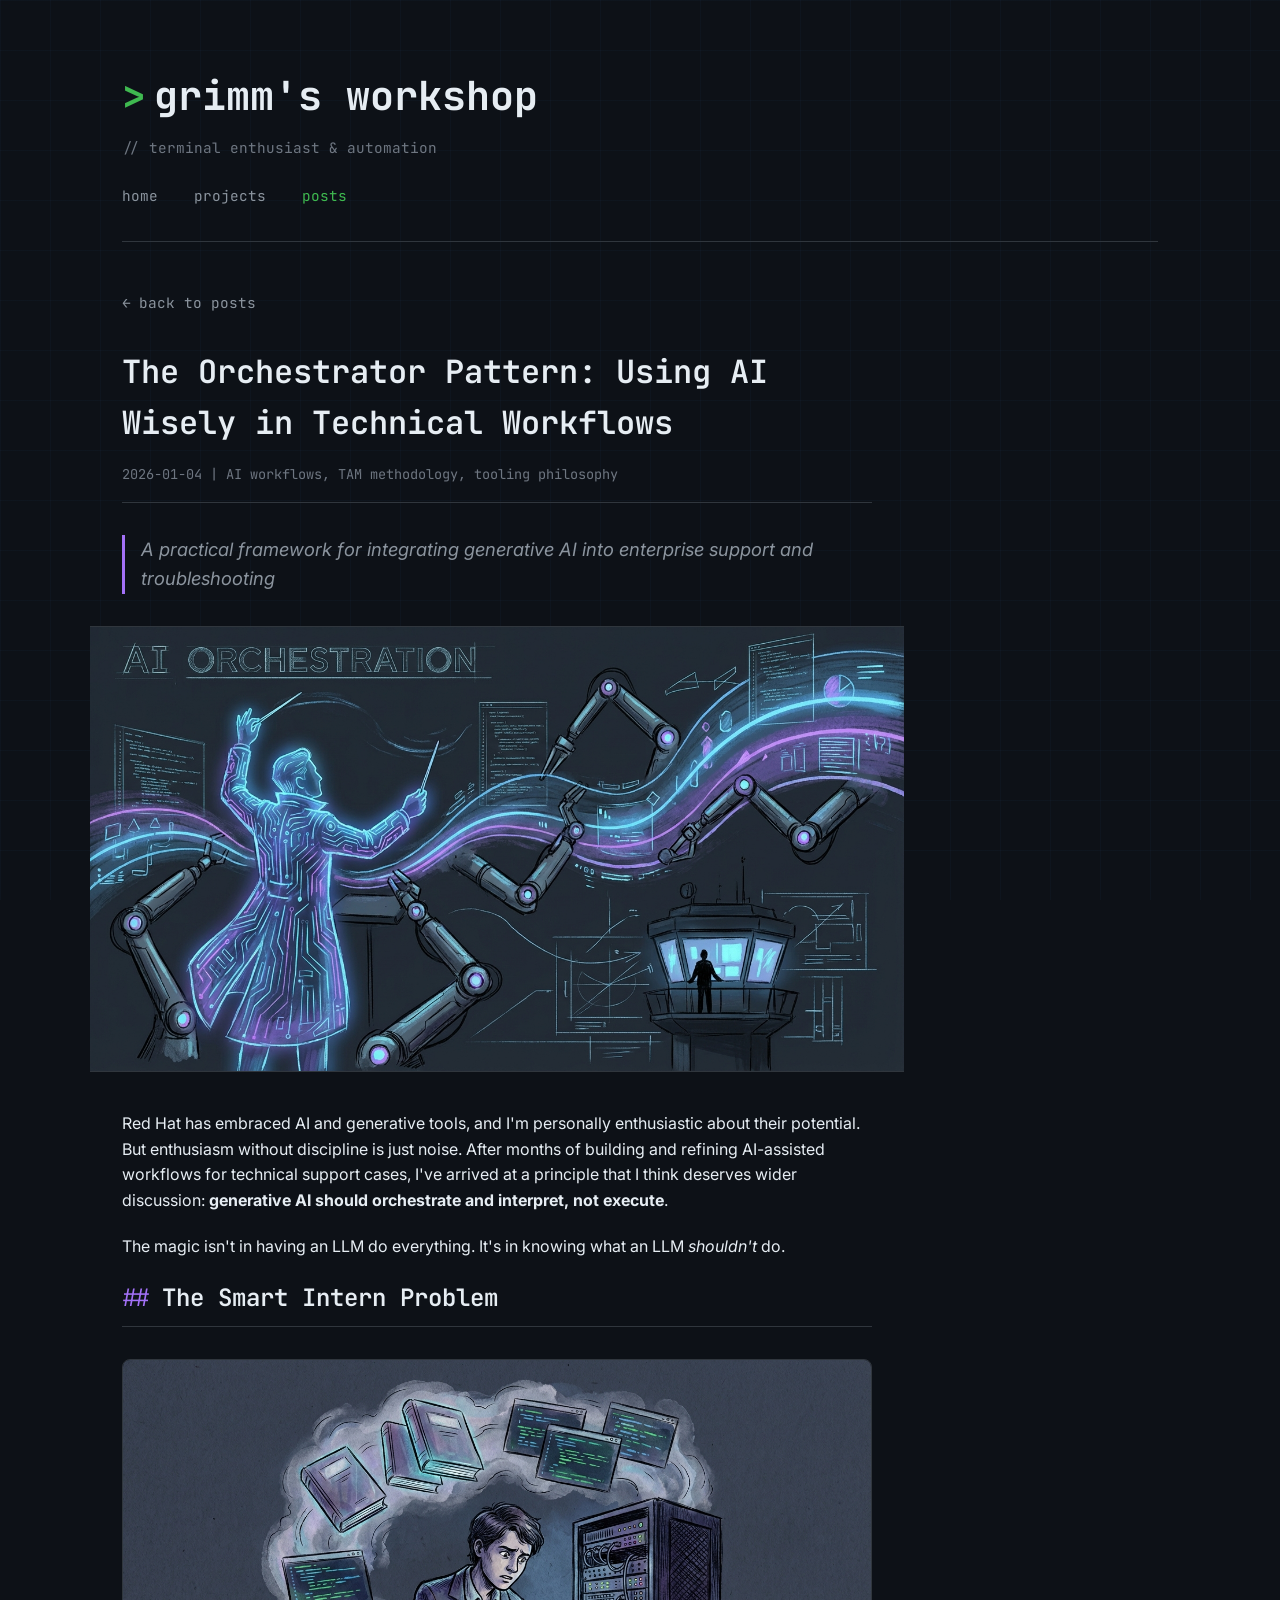
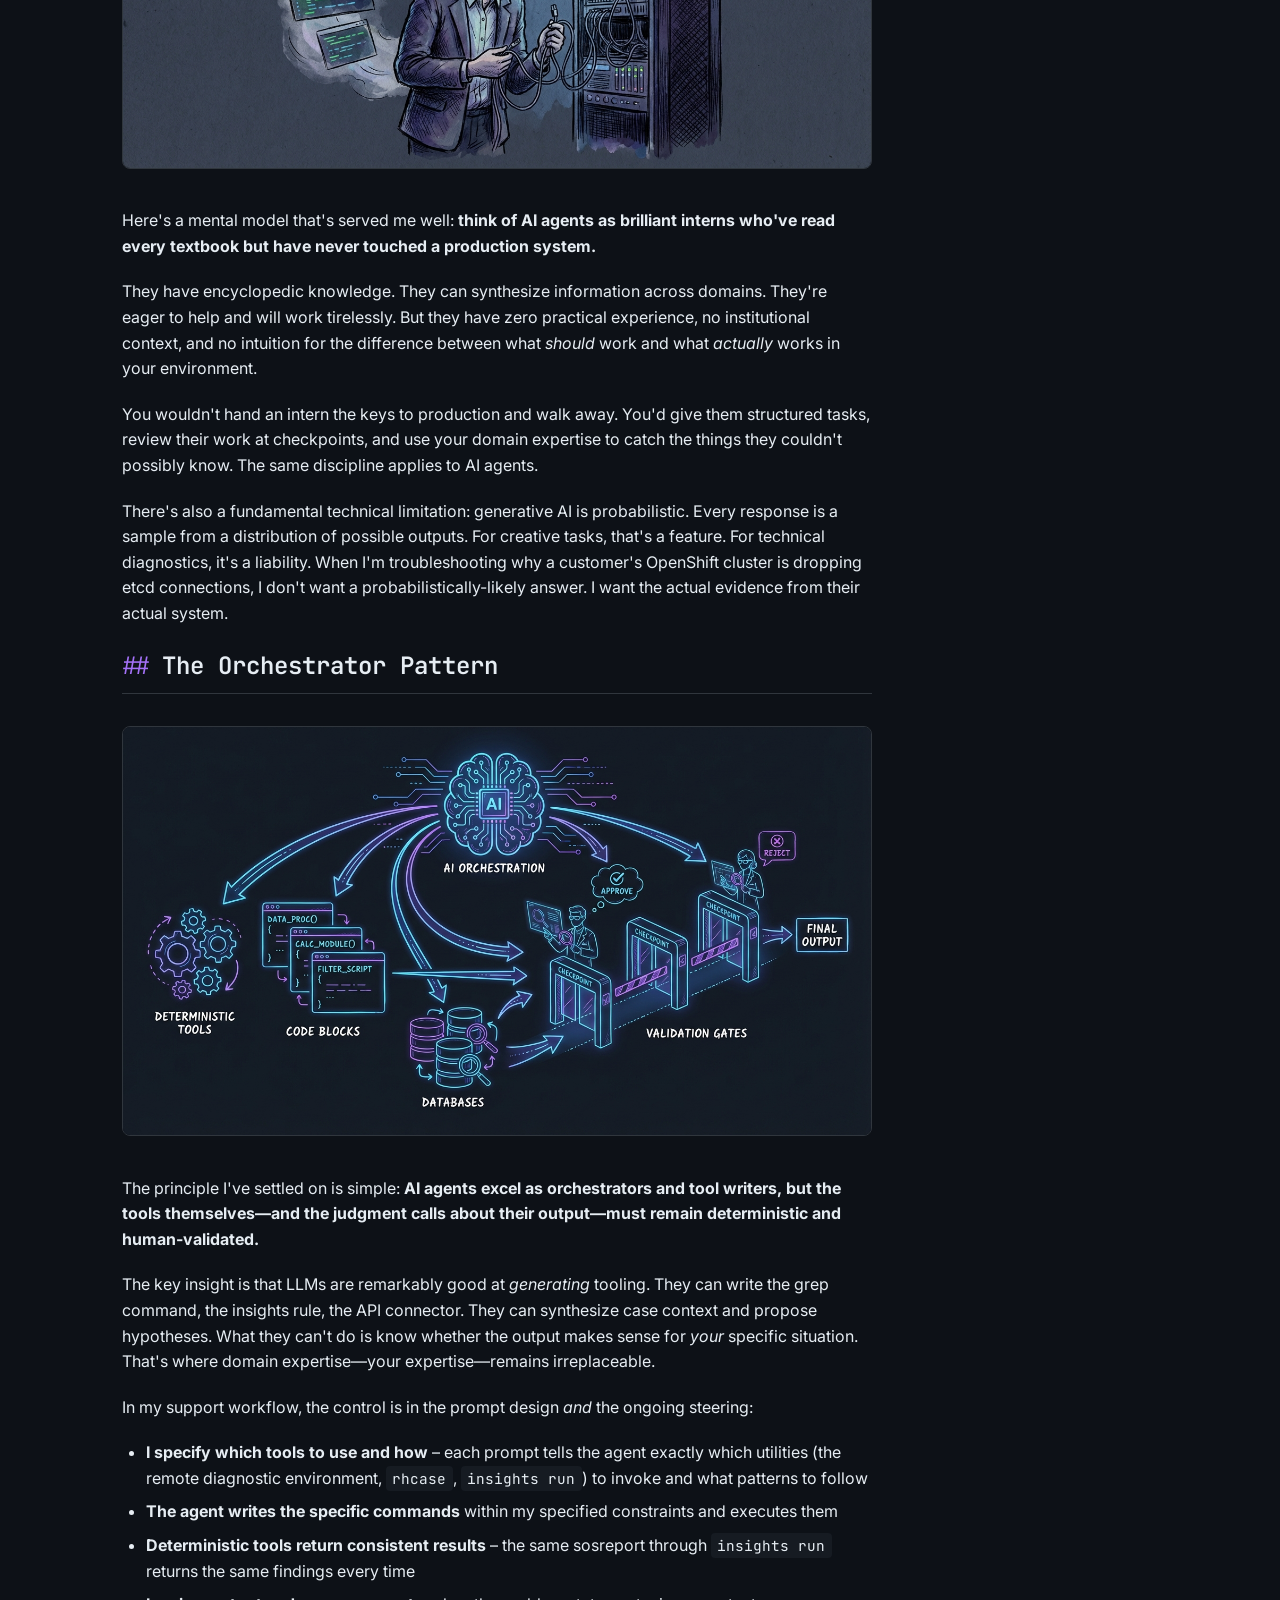
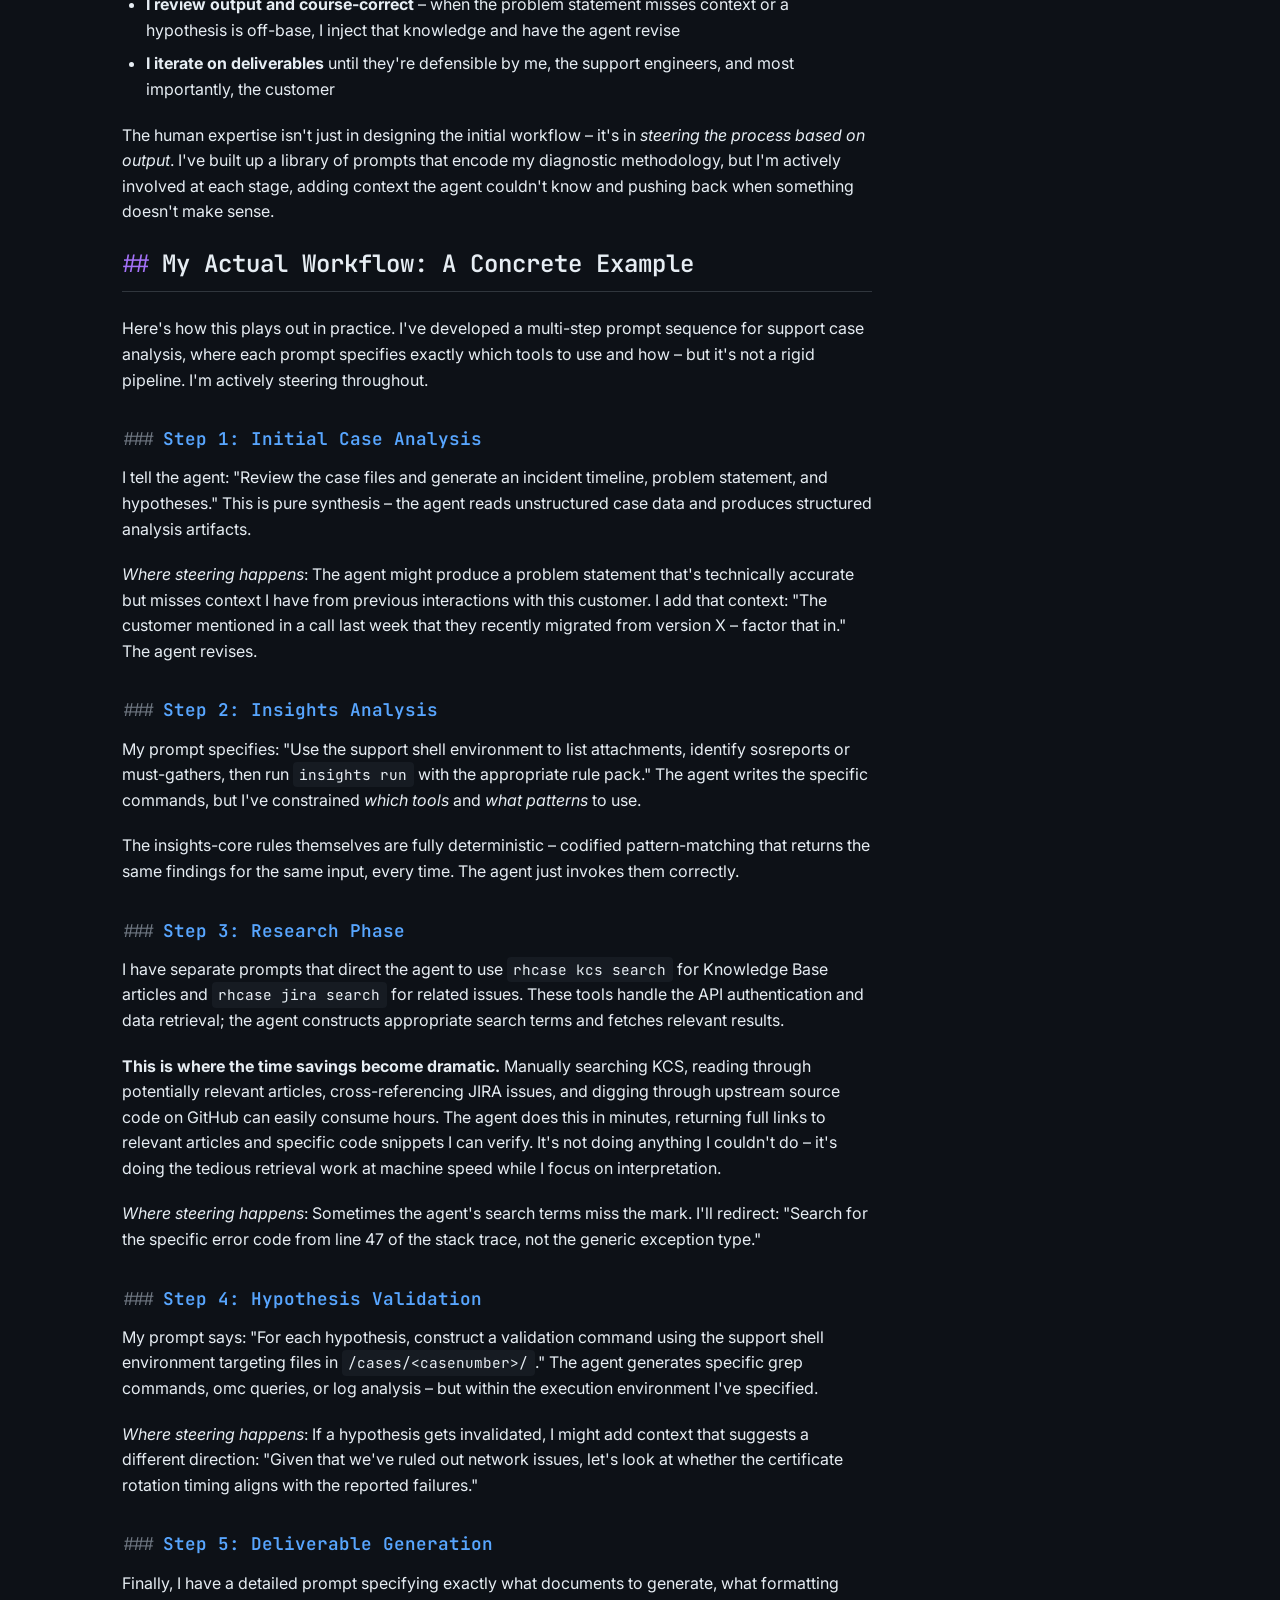
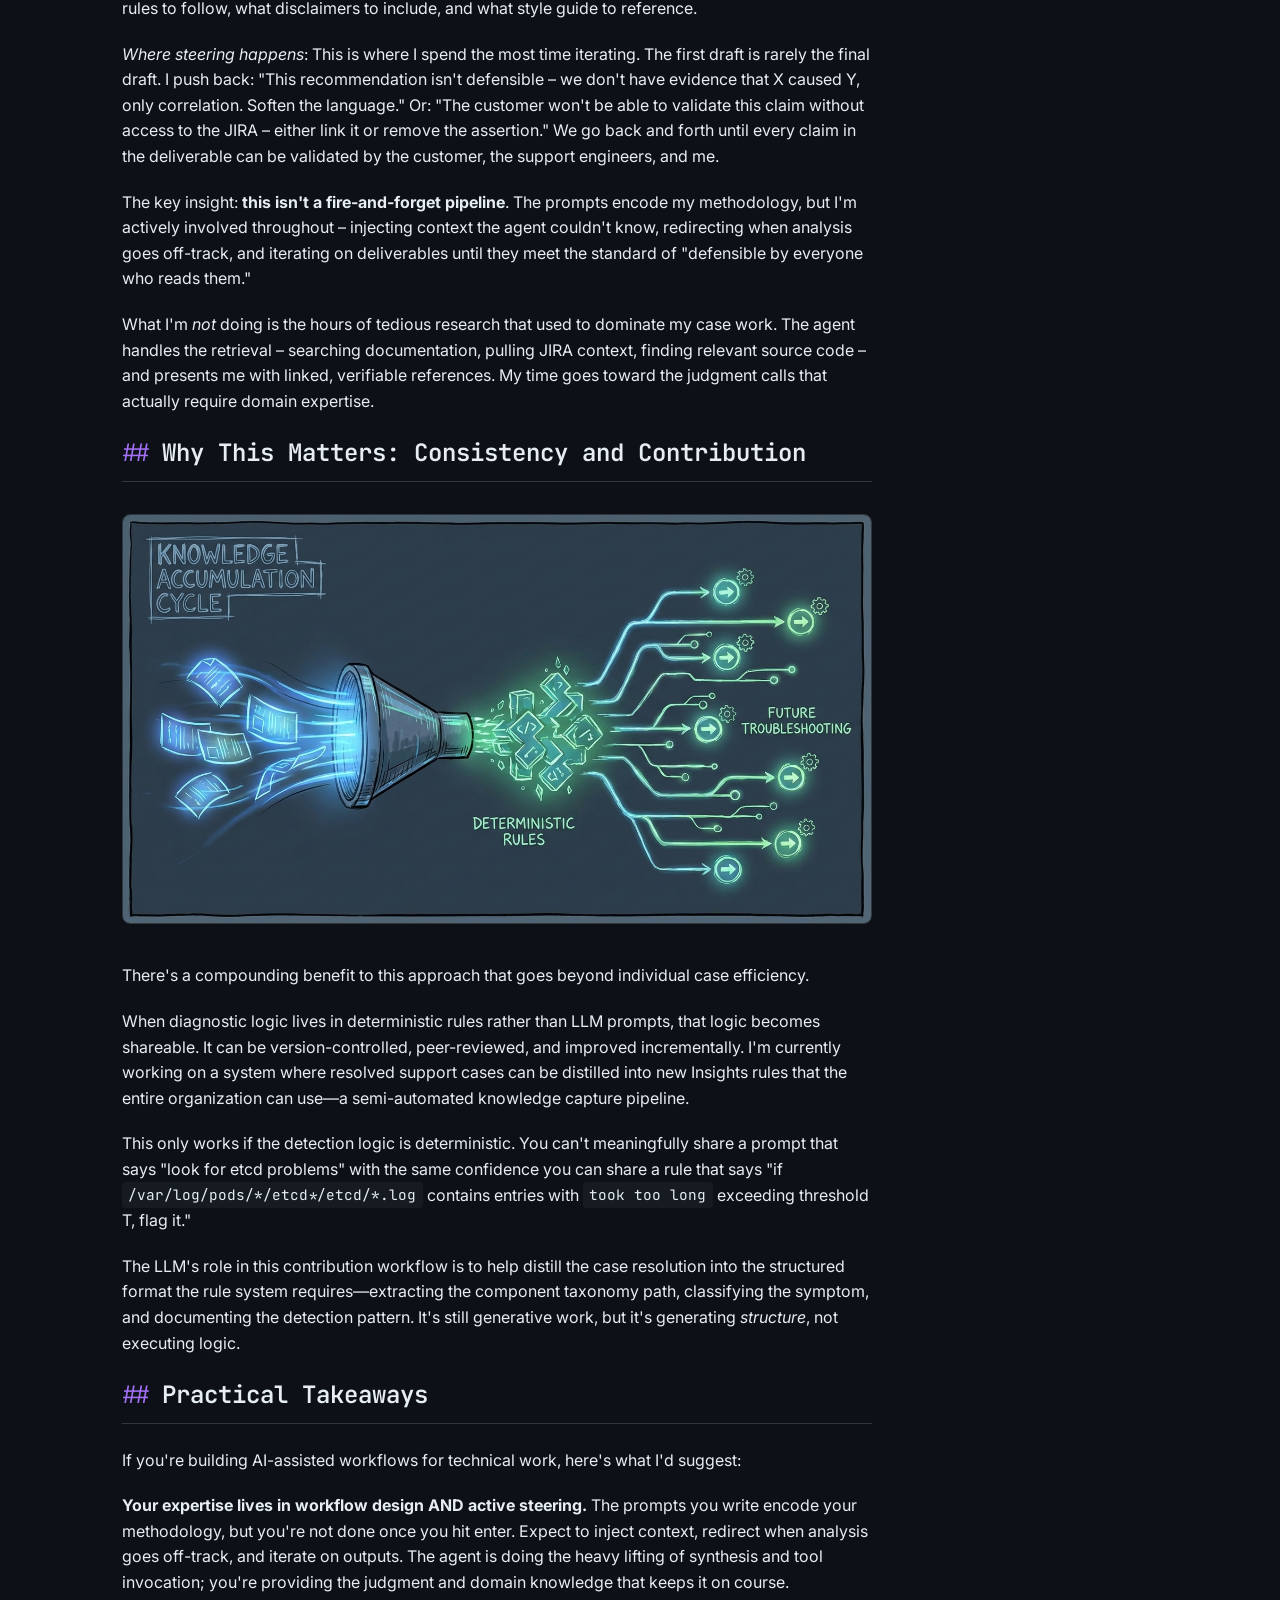
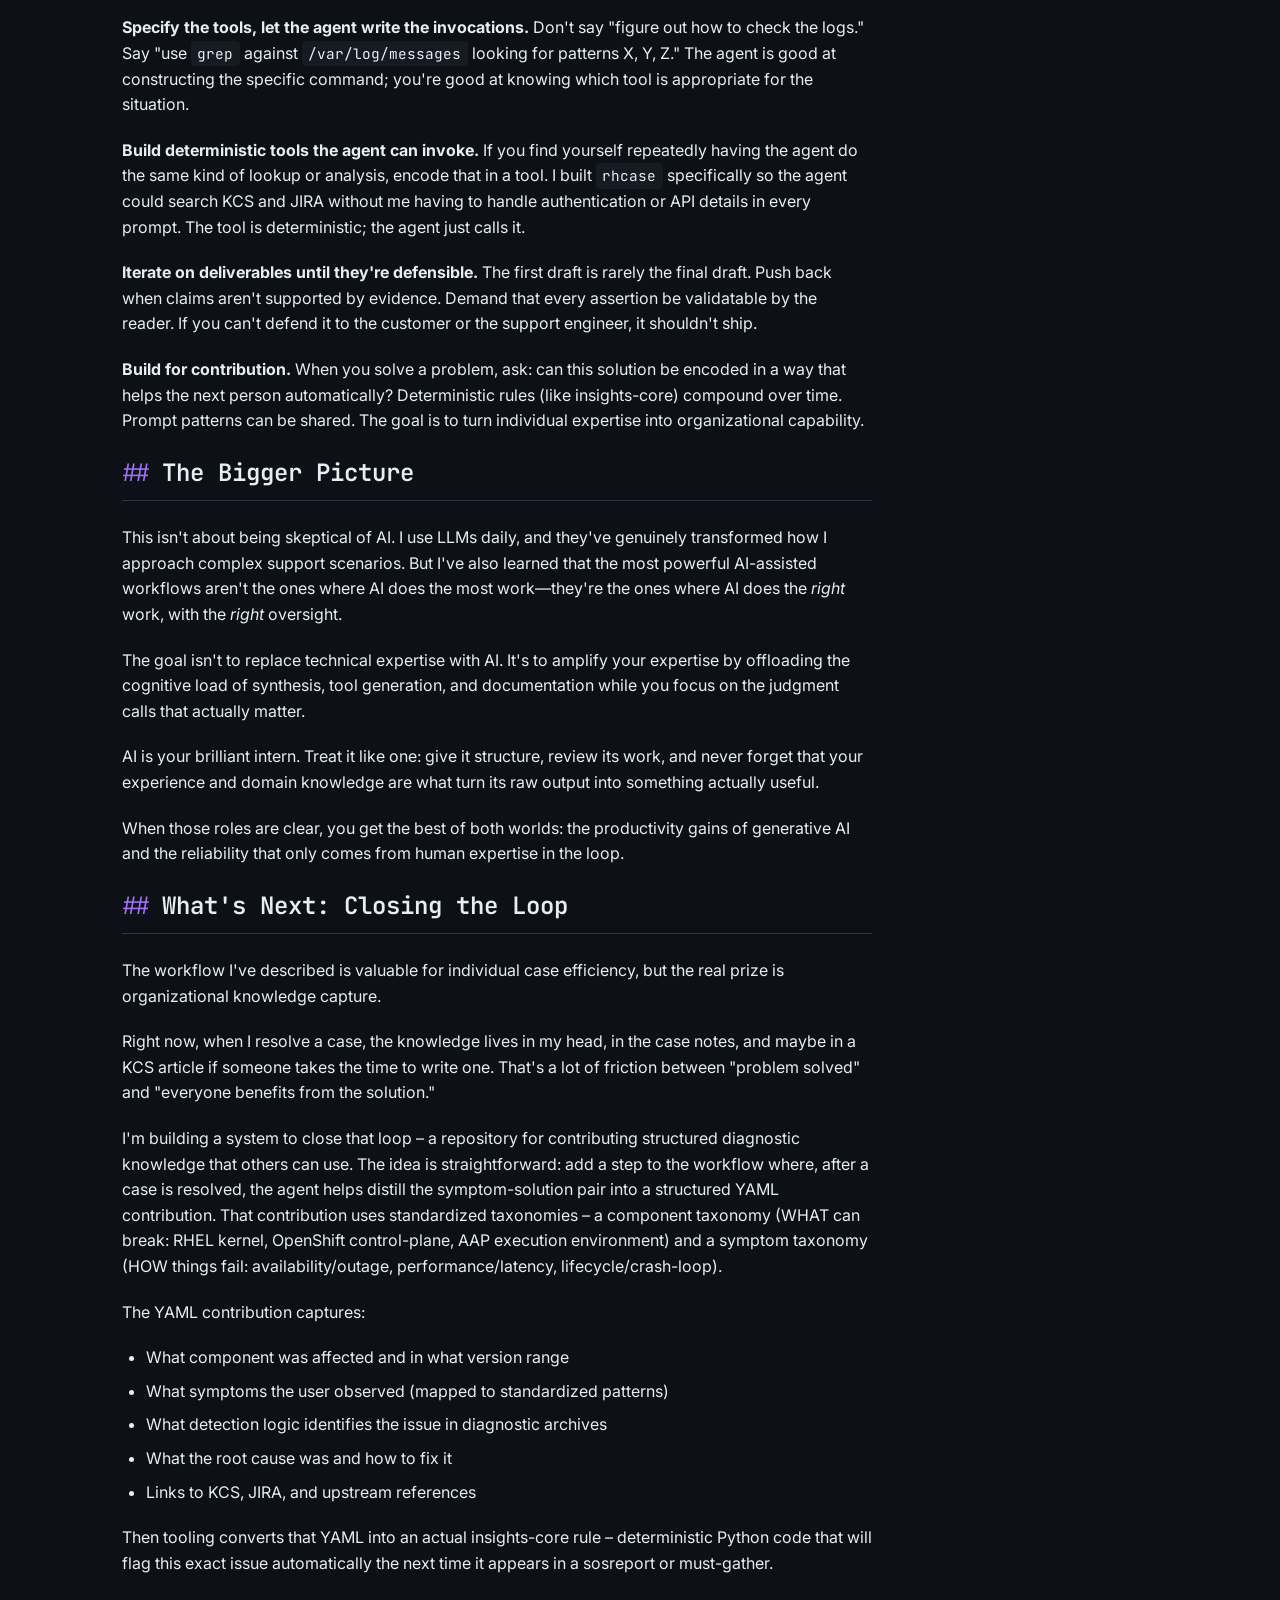
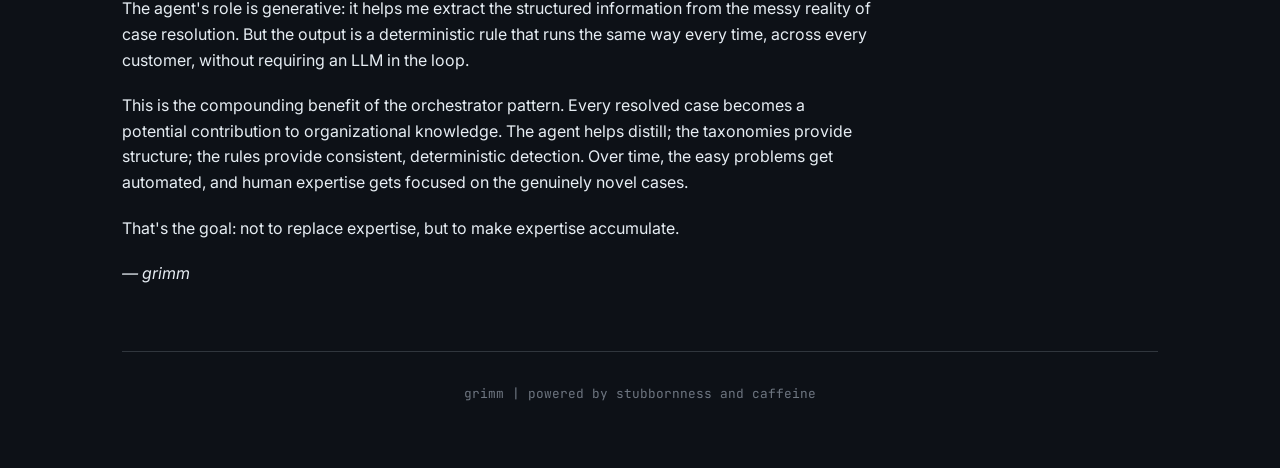
==== public/posts/2026-01-04-orchestrator-pattern.html @ 51c39865 "Add sanitized blog posts from internal blog" ====
<!DOCTYPE html>
<html lang="en">
<head>
  <meta charset="UTF-8">
  <meta name="viewport" content="width=device-width, initial-scale=1.0">
  <title>The Orchestrator Pattern | grimm's workshop</title>
  <link rel="stylesheet" href="../style.css">
  <link rel="preconnect" href="https://fonts.googleapis.com">
  <link rel="preconnect" href="https://fonts.gstatic.com" crossorigin>
  <link href="https://fonts.googleapis.com/css2?family=Inter:wght@400;500;600&family=JetBrains+Mono:wght@400;500;600&display=swap" rel="stylesheet">
</head>
<body>
  <div class="container">
    <header>
      <a href="../index.html" class="site-title">grimm's workshop</a>
      <p class="site-subtitle">// terminal enthusiast &amp; automation</p>
      <nav>
        <a href="../index.html">home</a>
        <a href="../index.html#projects">projects</a>
        <a href="../index.html#posts" class="active">posts</a>
      </nav>
    </header>

    <main>
      <a href="../index.html" class="back-link">back to posts</a>

      <article>
        <h1>The Orchestrator Pattern: Using AI Wisely in Technical Workflows</h1>
        <div class="meta">
          2026-01-04 | AI workflows, TAM methodology, tooling philosophy
        </div>

        <p class="lead">
          <em>A practical framework for integrating generative AI into enterprise support and troubleshooting</em>
        </p>

        <figure class="article-hero">
          <img src="../assets/images/orchestrator-hero.png" alt="An orchestrator directing deterministic tools while maintaining human oversight">
        </figure>

        <p>
          Red Hat has embraced AI and generative tools, and I'm personally enthusiastic about their potential. But enthusiasm without discipline is just noise. After months of building and refining AI-assisted workflows for technical support cases, I've arrived at a principle that I think deserves wider discussion: <strong>generative AI should orchestrate and interpret, not execute</strong>.
        </p>

        <p>
          The magic isn't in having an LLM do everything. It's in knowing what an LLM <em>shouldn't</em> do.
        </p>

        <h2>The Smart Intern Problem</h2>

        <figure class="article-image">
          <img src="../assets/images/smart-intern.png" alt="A brilliant intern with encyclopedic knowledge but no production experience">
        </figure>

        <p>
          Here's a mental model that's served me well: <strong>think of AI agents as brilliant interns who've read every textbook but have never touched a production system.</strong>
        </p>

        <p>
          They have encyclopedic knowledge. They can synthesize information across domains. They're eager to help and will work tirelessly. But they have zero practical experience, no institutional context, and no intuition for the difference between what <em>should</em> work and what <em>actually</em> works in your environment.
        </p>

        <p>
          You wouldn't hand an intern the keys to production and walk away. You'd give them structured tasks, review their work at checkpoints, and use your domain expertise to catch the things they couldn't possibly know. The same discipline applies to AI agents.
        </p>

        <p>
          There's also a fundamental technical limitation: generative AI is probabilistic. Every response is a sample from a distribution of possible outputs. For creative tasks, that's a feature. For technical diagnostics, it's a liability. When I'm troubleshooting why a customer's OpenShift cluster is dropping etcd connections, I don't want a probabilistically-likely answer. I want the actual evidence from their actual system.
        </p>

        <h2>The Orchestrator Pattern</h2>

        <figure class="article-image">
          <img src="../assets/images/orchestrator-pattern.png" alt="Workflow diagram showing AI orchestrating deterministic tools with human validation gates">
        </figure>

        <p>
          The principle I've settled on is simple: <strong>AI agents excel as orchestrators and tool writers, but the tools themselves&mdash;and the judgment calls about their output&mdash;must remain deterministic and human-validated.</strong>
        </p>

        <p>
          The key insight is that LLMs are remarkably good at <em>generating</em> tooling. They can write the grep command, the insights rule, the API connector. They can synthesize case context and propose hypotheses. What they can't do is know whether the output makes sense for <em>your</em> specific situation. That's where domain expertise&mdash;your expertise&mdash;remains irreplaceable.
        </p>

        <p>
          In my support workflow, the control is in the prompt design <em>and</em> the ongoing steering:
        </p>

        <ul>
          <li><strong>I specify which tools to use and how</strong> &ndash; each prompt tells the agent exactly which utilities (the remote diagnostic environment, <code>rhcase</code>, <code>insights run</code>) to invoke and what patterns to follow</li>
          <li><strong>The agent writes the specific commands</strong> within my specified constraints and executes them</li>
          <li><strong>Deterministic tools return consistent results</strong> &ndash; the same sosreport through <code>insights run</code> returns the same findings every time</li>
          <li><strong>I review output and course-correct</strong> &ndash; when the problem statement misses context or a hypothesis is off-base, I inject that knowledge and have the agent revise</li>
          <li><strong>I iterate on deliverables</strong> until they're defensible by me, the support engineers, and most importantly, the customer</li>
        </ul>

        <p>
          The human expertise isn't just in designing the initial workflow &ndash; it's in <em>steering the process based on output</em>. I've built up a library of prompts that encode my diagnostic methodology, but I'm actively involved at each stage, adding context the agent couldn't know and pushing back when something doesn't make sense.
        </p>

        <h2>My Actual Workflow: A Concrete Example</h2>

        <p>
          Here's how this plays out in practice. I've developed a multi-step prompt sequence for support case analysis, where each prompt specifies exactly which tools to use and how &ndash; but it's not a rigid pipeline. I'm actively steering throughout.
        </p>

        <h3>Step 1: Initial Case Analysis</h3>
        <p>
          I tell the agent: "Review the case files and generate an incident timeline, problem statement, and hypotheses." This is pure synthesis &ndash; the agent reads unstructured case data and produces structured analysis artifacts.
        </p>
        <p>
          <em>Where steering happens</em>: The agent might produce a problem statement that's technically accurate but misses context I have from previous interactions with this customer. I add that context: "The customer mentioned in a call last week that they recently migrated from version X &ndash; factor that in." The agent revises.
        </p>

        <h3>Step 2: Insights Analysis</h3>
        <p>
          My prompt specifies: "Use the support shell environment to list attachments, identify sosreports or must-gathers, then run <code>insights run</code> with the appropriate rule pack." The agent writes the specific commands, but I've constrained <em>which tools</em> and <em>what patterns</em> to use.
        </p>
        <p>
          The insights-core rules themselves are fully deterministic &ndash; codified pattern-matching that returns the same findings for the same input, every time. The agent just invokes them correctly.
        </p>

        <h3>Step 3: Research Phase</h3>
        <p>
          I have separate prompts that direct the agent to use <code>rhcase kcs search</code> for Knowledge Base articles and <code>rhcase jira search</code> for related issues. These tools handle the API authentication and data retrieval; the agent constructs appropriate search terms and fetches relevant results.
        </p>
        <p>
          <strong>This is where the time savings become dramatic.</strong> Manually searching KCS, reading through potentially relevant articles, cross-referencing JIRA issues, and digging through upstream source code on GitHub can easily consume hours. The agent does this in minutes, returning full links to relevant articles and specific code snippets I can verify. It's not doing anything I couldn't do &ndash; it's doing the tedious retrieval work at machine speed while I focus on interpretation.
        </p>
        <p>
          <em>Where steering happens</em>: Sometimes the agent's search terms miss the mark. I'll redirect: "Search for the specific error code from line 47 of the stack trace, not the generic exception type."
        </p>

        <h3>Step 4: Hypothesis Validation</h3>
        <p>
          My prompt says: "For each hypothesis, construct a validation command using the support shell environment targeting files in <code>/cases/&lt;casenumber&gt;/</code>." The agent generates specific grep commands, omc queries, or log analysis &ndash; but within the execution environment I've specified.
        </p>
        <p>
          <em>Where steering happens</em>: If a hypothesis gets invalidated, I might add context that suggests a different direction: "Given that we've ruled out network issues, let's look at whether the certificate rotation timing aligns with the reported failures."
        </p>

        <h3>Step 5: Deliverable Generation</h3>
        <p>
          Finally, I have a detailed prompt specifying exactly what documents to generate, what formatting rules to follow, what disclaimers to include, and what style guide to reference.
        </p>
        <p>
          <em>Where steering happens</em>: This is where I spend the most time iterating. The first draft is rarely the final draft. I push back: "This recommendation isn't defensible &ndash; we don't have evidence that X caused Y, only correlation. Soften the language." Or: "The customer won't be able to validate this claim without access to the JIRA &ndash; either link it or remove the assertion." We go back and forth until every claim in the deliverable can be validated by the customer, the support engineers, and me.
        </p>

        <p>
          The key insight: <strong>this isn't a fire-and-forget pipeline</strong>. The prompts encode my methodology, but I'm actively involved throughout &ndash; injecting context the agent couldn't know, redirecting when analysis goes off-track, and iterating on deliverables until they meet the standard of "defensible by everyone who reads them."
        </p>

        <p>
          What I'm <em>not</em> doing is the hours of tedious research that used to dominate my case work. The agent handles the retrieval &ndash; searching documentation, pulling JIRA context, finding relevant source code &ndash; and presents me with linked, verifiable references. My time goes toward the judgment calls that actually require domain expertise.
        </p>

        <h2>Why This Matters: Consistency and Contribution</h2>

        <figure class="article-image">
          <img src="../assets/images/knowledge-contribution.png" alt="Resolved cases flowing into deterministic rules that help future troubleshooting">
        </figure>

        <p>
          There's a compounding benefit to this approach that goes beyond individual case efficiency.
        </p>

        <p>
          When diagnostic logic lives in deterministic rules rather than LLM prompts, that logic becomes shareable. It can be version-controlled, peer-reviewed, and improved incrementally. I'm currently working on a system where resolved support cases can be distilled into new Insights rules that the entire organization can use&mdash;a semi-automated knowledge capture pipeline.
        </p>

        <p>
          This only works if the detection logic is deterministic. You can't meaningfully share a prompt that says "look for etcd problems" with the same confidence you can share a rule that says "if <code>/var/log/pods/*/etcd*/etcd/*.log</code> contains entries with <code>took too long</code> exceeding threshold T, flag it."
        </p>

        <p>
          The LLM's role in this contribution workflow is to help distill the case resolution into the structured format the rule system requires&mdash;extracting the component taxonomy path, classifying the symptom, and documenting the detection pattern. It's still generative work, but it's generating <em>structure</em>, not executing logic.
        </p>

        <h2>Practical Takeaways</h2>

        <p>
          If you're building AI-assisted workflows for technical work, here's what I'd suggest:
        </p>

        <p>
          <strong>Your expertise lives in workflow design AND active steering.</strong> The prompts you write encode your methodology, but you're not done once you hit enter. Expect to inject context, redirect when analysis goes off-track, and iterate on outputs. The agent is doing the heavy lifting of synthesis and tool invocation; you're providing the judgment and domain knowledge that keeps it on course.
        </p>

        <p>
          <strong>Specify the tools, let the agent write the invocations.</strong> Don't say "figure out how to check the logs." Say "use <code>grep</code> against <code>/var/log/messages</code> looking for patterns X, Y, Z." The agent is good at constructing the specific command; you're good at knowing which tool is appropriate for the situation.
        </p>

        <p>
          <strong>Build deterministic tools the agent can invoke.</strong> If you find yourself repeatedly having the agent do the same kind of lookup or analysis, encode that in a tool. I built <code>rhcase</code> specifically so the agent could search KCS and JIRA without me having to handle authentication or API details in every prompt. The tool is deterministic; the agent just calls it.
        </p>

        <p>
          <strong>Iterate on deliverables until they're defensible.</strong> The first draft is rarely the final draft. Push back when claims aren't supported by evidence. Demand that every assertion be validatable by the reader. If you can't defend it to the customer or the support engineer, it shouldn't ship.
        </p>

        <p>
          <strong>Build for contribution.</strong> When you solve a problem, ask: can this solution be encoded in a way that helps the next person automatically? Deterministic rules (like insights-core) compound over time. Prompt patterns can be shared. The goal is to turn individual expertise into organizational capability.
        </p>

        <h2>The Bigger Picture</h2>

        <p>
          This isn't about being skeptical of AI. I use LLMs daily, and they've genuinely transformed how I approach complex support scenarios. But I've also learned that the most powerful AI-assisted workflows aren't the ones where AI does the most work&mdash;they're the ones where AI does the <em>right</em> work, with the <em>right</em> oversight.
        </p>

        <p>
          The goal isn't to replace technical expertise with AI. It's to amplify your expertise by offloading the cognitive load of synthesis, tool generation, and documentation while you focus on the judgment calls that actually matter.
        </p>

        <p>
          AI is your brilliant intern. Treat it like one: give it structure, review its work, and never forget that your experience and domain knowledge are what turn its raw output into something actually useful.
        </p>

        <p>
          When those roles are clear, you get the best of both worlds: the productivity gains of generative AI and the reliability that only comes from human expertise in the loop.
        </p>

        <h2>What's Next: Closing the Loop</h2>

        <p>
          The workflow I've described is valuable for individual case efficiency, but the real prize is organizational knowledge capture.
        </p>

        <p>
          Right now, when I resolve a case, the knowledge lives in my head, in the case notes, and maybe in a KCS article if someone takes the time to write one. That's a lot of friction between "problem solved" and "everyone benefits from the solution."
        </p>

        <p>
          I'm building a system to close that loop &ndash; a repository for contributing structured diagnostic knowledge that others can use. The idea is straightforward: add a step to the workflow where, after a case is resolved, the agent helps distill the symptom-solution pair into a structured YAML contribution. That contribution uses standardized taxonomies &ndash; a component taxonomy (WHAT can break: RHEL kernel, OpenShift control-plane, AAP execution environment) and a symptom taxonomy (HOW things fail: availability/outage, performance/latency, lifecycle/crash-loop).
        </p>

        <p>
          The YAML contribution captures:
        </p>

        <ul>
          <li>What component was affected and in what version range</li>
          <li>What symptoms the user observed (mapped to standardized patterns)</li>
          <li>What detection logic identifies the issue in diagnostic archives</li>
          <li>What the root cause was and how to fix it</li>
          <li>Links to KCS, JIRA, and upstream references</li>
        </ul>

        <p>
          Then tooling converts that YAML into an actual insights-core rule &ndash; deterministic Python code that will flag this exact issue automatically the next time it appears in a sosreport or must-gather.
        </p>

        <p>
          The agent's role is generative: it helps me extract the structured information from the messy reality of case resolution. But the output is a deterministic rule that runs the same way every time, across every customer, without requiring an LLM in the loop.
        </p>

        <p>
          This is the compounding benefit of the orchestrator pattern. Every resolved case becomes a potential contribution to organizational knowledge. The agent helps distill; the taxonomies provide structure; the rules provide consistent, deterministic detection. Over time, the easy problems get automated, and human expertise gets focused on the genuinely novel cases.
        </p>

        <p>
          That's the goal: not to replace expertise, but to make expertise accumulate.
        </p>

        <p><em>&mdash; grimm</em></p>

      </article>
    </main>

    <footer>
      <p>grimm | powered by stubbornness and caffeine</p>
    </footer>
  </div>
</body>
</html>
---- public/style.css ----
/* grimm-hatter - A dark workshop aesthetic */

:root {
  --bg-dark: #0d1117;
  --bg-card: #161b22;
  --bg-hover: #21262d;
  --border: #30363d;
  --text-primary: #e6edf3;
  --text-secondary: #8b949e;
  --text-muted: #6e7681;
  --accent-red: #da3633;
  --accent-green: #3fb950;
  --accent-blue: #58a6ff;
  --accent-purple: #a371f7;
  --accent-orange: #d29922;
  --font-mono: 'JetBrains Mono', 'Fira Code', 'SF Mono', Consolas, monospace;
  --font-sans: 'Inter', -apple-system, BlinkMacSystemFont, 'Segoe UI', sans-serif;
}

* {
  box-sizing: border-box;
  margin: 0;
  padding: 0;
}

html {
  font-size: 16px;
  scroll-behavior: smooth;
}

body {
  font-family: var(--font-sans);
  background: var(--bg-dark);
  color: var(--text-primary);
  line-height: 1.6;
  min-height: 100vh;
}

/* Subtle grid background */
body::before {
  content: '';
  position: fixed;
  top: 0;
  left: 0;
  width: 100%;
  height: 100%;
  background-image: 
    linear-gradient(rgba(88, 166, 255, 0.03) 1px, transparent 1px),
    linear-gradient(90deg, rgba(88, 166, 255, 0.03) 1px, transparent 1px);
  background-size: 50px 50px;
  pointer-events: none;
  z-index: -1;
}

.container {
  max-width: 1100px;
  margin: 0 auto;
  padding: 2rem;
}

/* Header */
header {
  border-bottom: 1px solid var(--border);
  padding: 2rem 0;
  margin-bottom: 3rem;
}

.site-title {
  font-family: var(--font-mono);
  font-size: 2.5rem;
  font-weight: 700;
  color: var(--text-primary);
  text-decoration: none;
  display: inline-block;
}

.site-title::before {
  content: '>';
  color: var(--accent-green);
  margin-right: 0.5rem;
}

.site-title:hover {
  color: var(--accent-blue);
}

.site-subtitle {
  font-family: var(--font-mono);
  color: var(--text-muted);
  font-size: 0.9rem;
  margin-top: 0.5rem;
}

nav {
  margin-top: 1.5rem;
}

nav a {
  font-family: var(--font-mono);
  color: var(--text-secondary);
  text-decoration: none;
  margin-right: 2rem;
  font-size: 0.9rem;
  transition: color 0.2s;
}

nav a:hover {
  color: var(--accent-blue);
}

nav a.active {
  color: var(--accent-green);
}

/* Section headings */
h1, h2, h3 {
  font-family: var(--font-mono);
  font-weight: 600;
}

h2 {
  font-size: 1.5rem;
  color: var(--text-primary);
  margin-bottom: 1.5rem;
  padding-bottom: 0.5rem;
  border-bottom: 1px solid var(--border);
}

h2::before {
  content: '##';
  color: var(--accent-purple);
  margin-right: 0.75rem;
  font-weight: 400;
}

/* Project cards */
.projects-grid {
  display: grid;
  grid-template-columns: repeat(auto-fill, minmax(300px, 1fr));
  gap: 1.5rem;
  margin-bottom: 3rem;
}

.project-card {
  background: var(--bg-card);
  border: 1px solid var(--border);
  border-radius: 8px;
  padding: 1.5rem;
  transition: all 0.2s ease;
  text-decoration: none;
  display: block;
}

.project-card:hover {
  background: var(--bg-hover);
  border-color: var(--accent-blue);
  transform: translateY(-2px);
}

.project-card h3 {
  font-size: 1.1rem;
  color: var(--accent-blue);
  margin-bottom: 0.75rem;
}

.project-card p {
  color: var(--text-secondary);
  font-size: 0.9rem;
  margin-bottom: 1rem;
}

.project-tags {
  display: flex;
  flex-wrap: wrap;
  gap: 0.5rem;
}

.tag {
  font-family: var(--font-mono);
  font-size: 0.75rem;
  padding: 0.25rem 0.5rem;
  border-radius: 4px;
  background: var(--bg-dark);
  color: var(--text-muted);
  border: 1px solid var(--border);
}

.tag.python { border-color: var(--accent-orange); color: var(--accent-orange); }
.tag.rust { border-color: var(--accent-red); color: var(--accent-red); }
.tag.typescript { border-color: var(--accent-blue); color: var(--accent-blue); }
.tag.ansible { border-color: var(--accent-green); color: var(--accent-green); }

/* Blog posts list */
.posts-list {
  list-style: none;
}

.post-item {
  padding: 1.25rem 0;
  border-bottom: 1px solid var(--border);
}

.post-item:last-child {
  border-bottom: none;
}

.post-link {
  text-decoration: none;
  display: block;
}

.post-link:hover .post-title {
  color: var(--accent-blue);
}

.post-date {
  font-family: var(--font-mono);
  font-size: 0.8rem;
  color: var(--text-muted);
  margin-bottom: 0.25rem;
}

.post-title {
  font-size: 1.1rem;
  color: var(--text-primary);
  margin-bottom: 0.5rem;
  transition: color 0.2s;
}

.post-excerpt {
  color: var(--text-secondary);
  font-size: 0.9rem;
}

/* Footer */
footer {
  margin-top: 4rem;
  padding: 2rem 0;
  border-top: 1px solid var(--border);
  text-align: center;
}

footer p {
  font-family: var(--font-mono);
  font-size: 0.8rem;
  color: var(--text-muted);
}

/* Article pages */
article {
  max-width: 750px;
}

article h1 {
  font-size: 2rem;
  margin-bottom: 1rem;
}

article .meta {
  font-family: var(--font-mono);
  color: var(--text-muted);
  font-size: 0.85rem;
  margin-bottom: 2rem;
  padding-bottom: 1rem;
  border-bottom: 1px solid var(--border);
}

article p {
  margin-bottom: 1.25rem;
}

article code {
  font-family: var(--font-mono);
  background: var(--bg-card);
  padding: 0.2rem 0.4rem;
  border-radius: 4px;
  font-size: 0.9em;
}

article pre {
  background: var(--bg-card);
  border: 1px solid var(--border);
  border-radius: 8px;
  padding: 1.25rem;
  overflow-x: auto;
  margin: 1.5rem 0;
}

article pre code {
  background: none;
  padding: 0;
}

article a {
  color: var(--accent-blue);
  text-decoration: none;
}

article a:hover {
  text-decoration: underline;
}

/* Article images */
article figure {
  margin: 2rem 0;
}

article figure img {
  width: 100%;
  max-width: 100%;
  border-radius: 8px;
  border: 1px solid var(--border);
}

article figure.article-hero {
  margin: 2rem -2rem;
  width: calc(100% + 4rem);
  max-width: none;
}

article figure.article-hero img {
  border-radius: 0;
  border-left: none;
  border-right: none;
}

article figcaption {
  font-family: var(--font-mono);
  font-size: 0.8rem;
  color: var(--text-muted);
  text-align: center;
  margin-top: 0.75rem;
}

/* Lead paragraph */
article .lead {
  font-size: 1.15rem;
  color: var(--text-secondary);
  border-left: 3px solid var(--accent-purple);
  padding-left: 1rem;
  margin-bottom: 2rem;
}

/* Article lists */
article ul, article ol {
  margin: 1.25rem 0 1.25rem 1.5rem;
}

article li {
  margin-bottom: 0.5rem;
}

/* Subheadings */
article h3 {
  font-size: 1.1rem;
  color: var(--accent-blue);
  margin-top: 2rem;
  margin-bottom: 0.75rem;
}

article h3::before {
  content: '###';
  color: var(--text-muted);
  margin-right: 0.5rem;
  font-weight: 400;
}

/* Back link */
.back-link {
  font-family: var(--font-mono);
  font-size: 0.9rem;
  color: var(--text-secondary);
  text-decoration: none;
  display: inline-block;
  margin-bottom: 2rem;
}

.back-link:hover {
  color: var(--accent-blue);
}

.back-link::before {
  content: '←';
  margin-right: 0.5rem;
}

/* Status indicator */
.status {
  display: inline-block;
  width: 8px;
  height: 8px;
  border-radius: 50%;
  margin-right: 0.5rem;
}

.status.active { background: var(--accent-green); }
.status.wip { background: var(--accent-orange); }
.status.planned { background: var(--text-muted); }
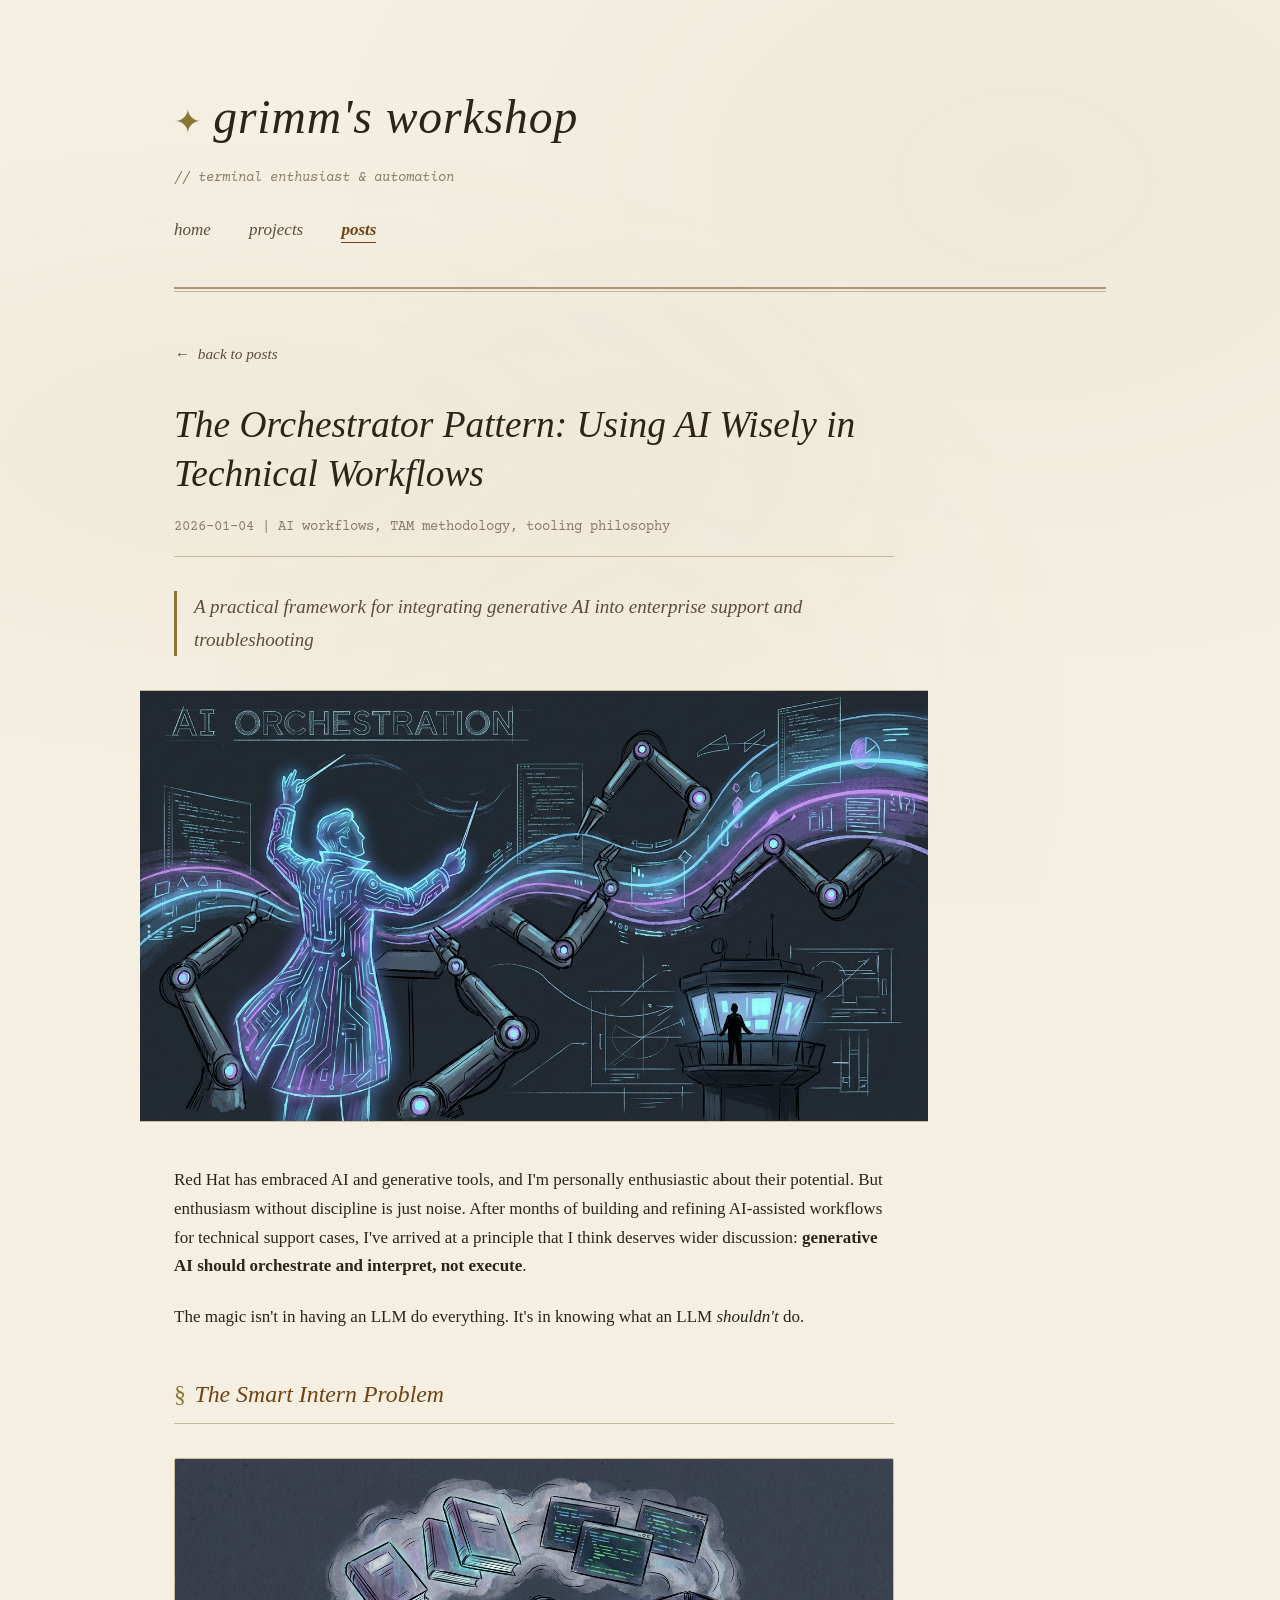
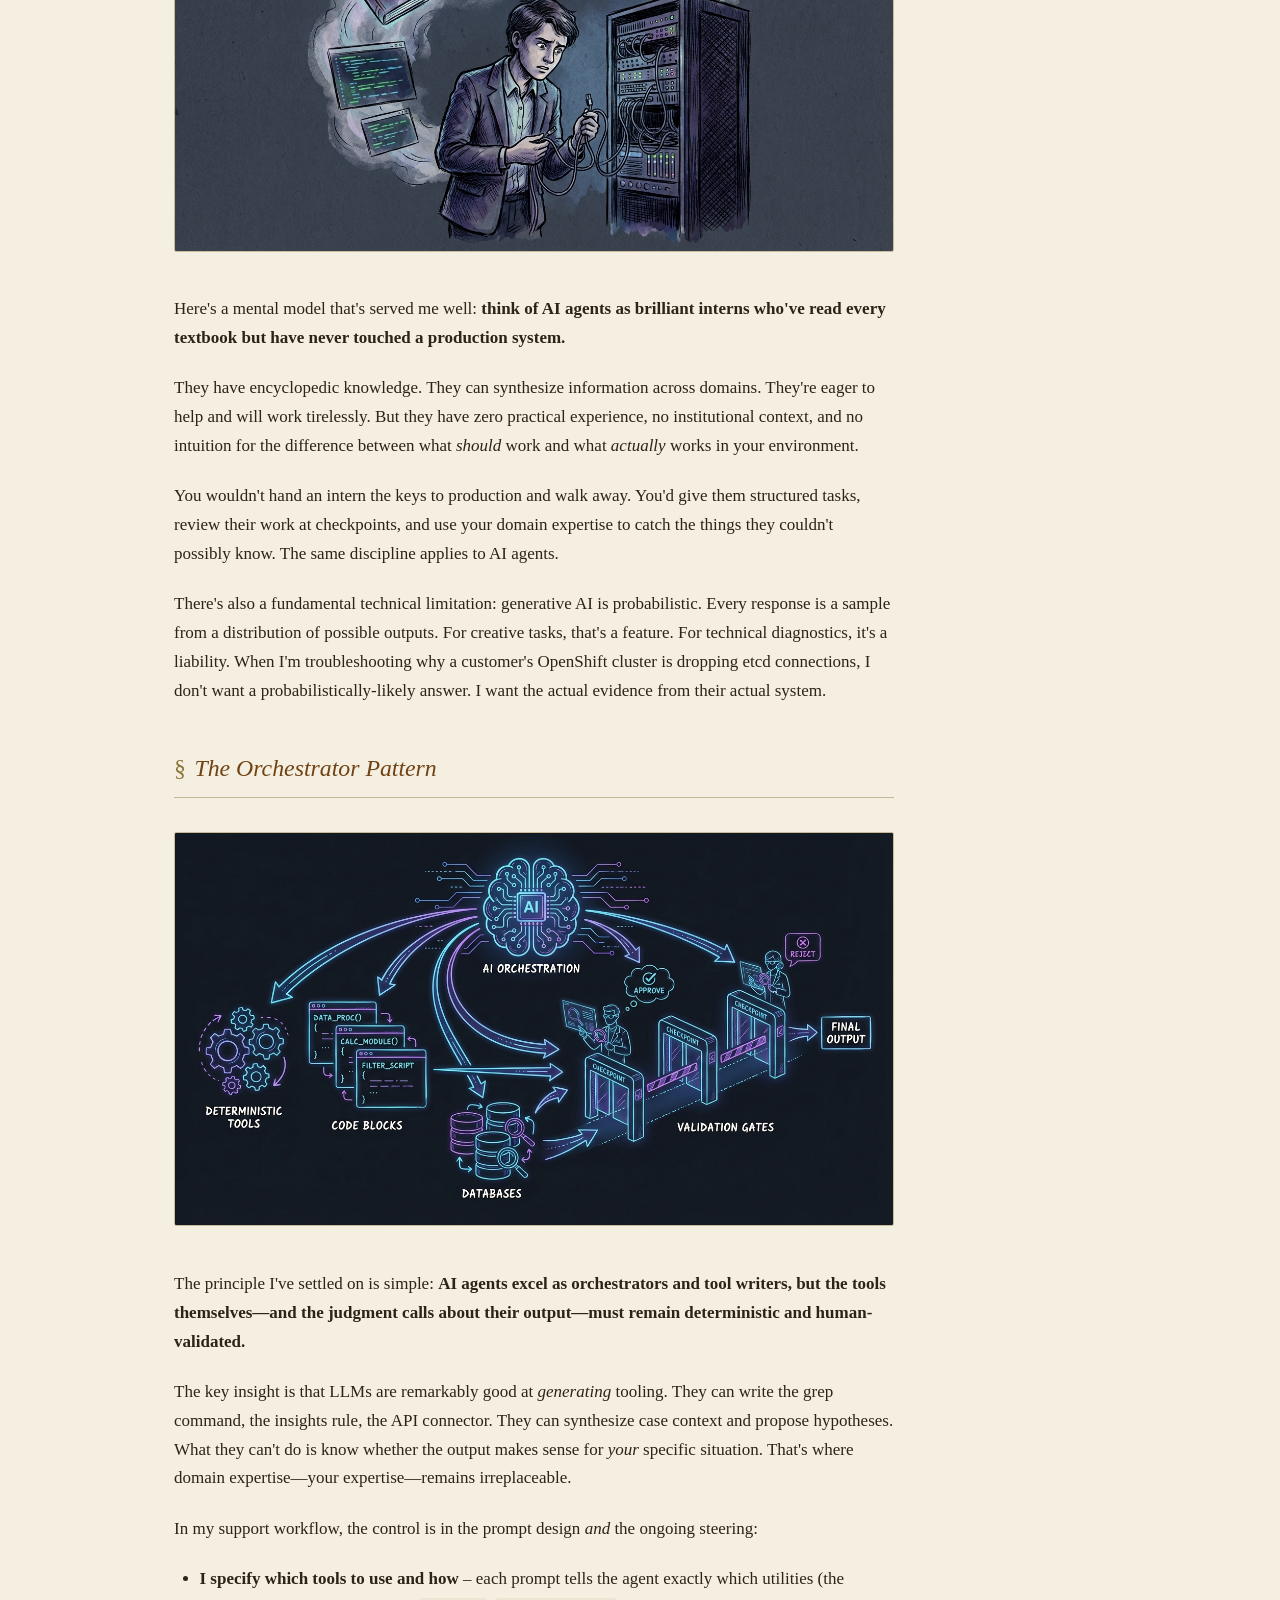
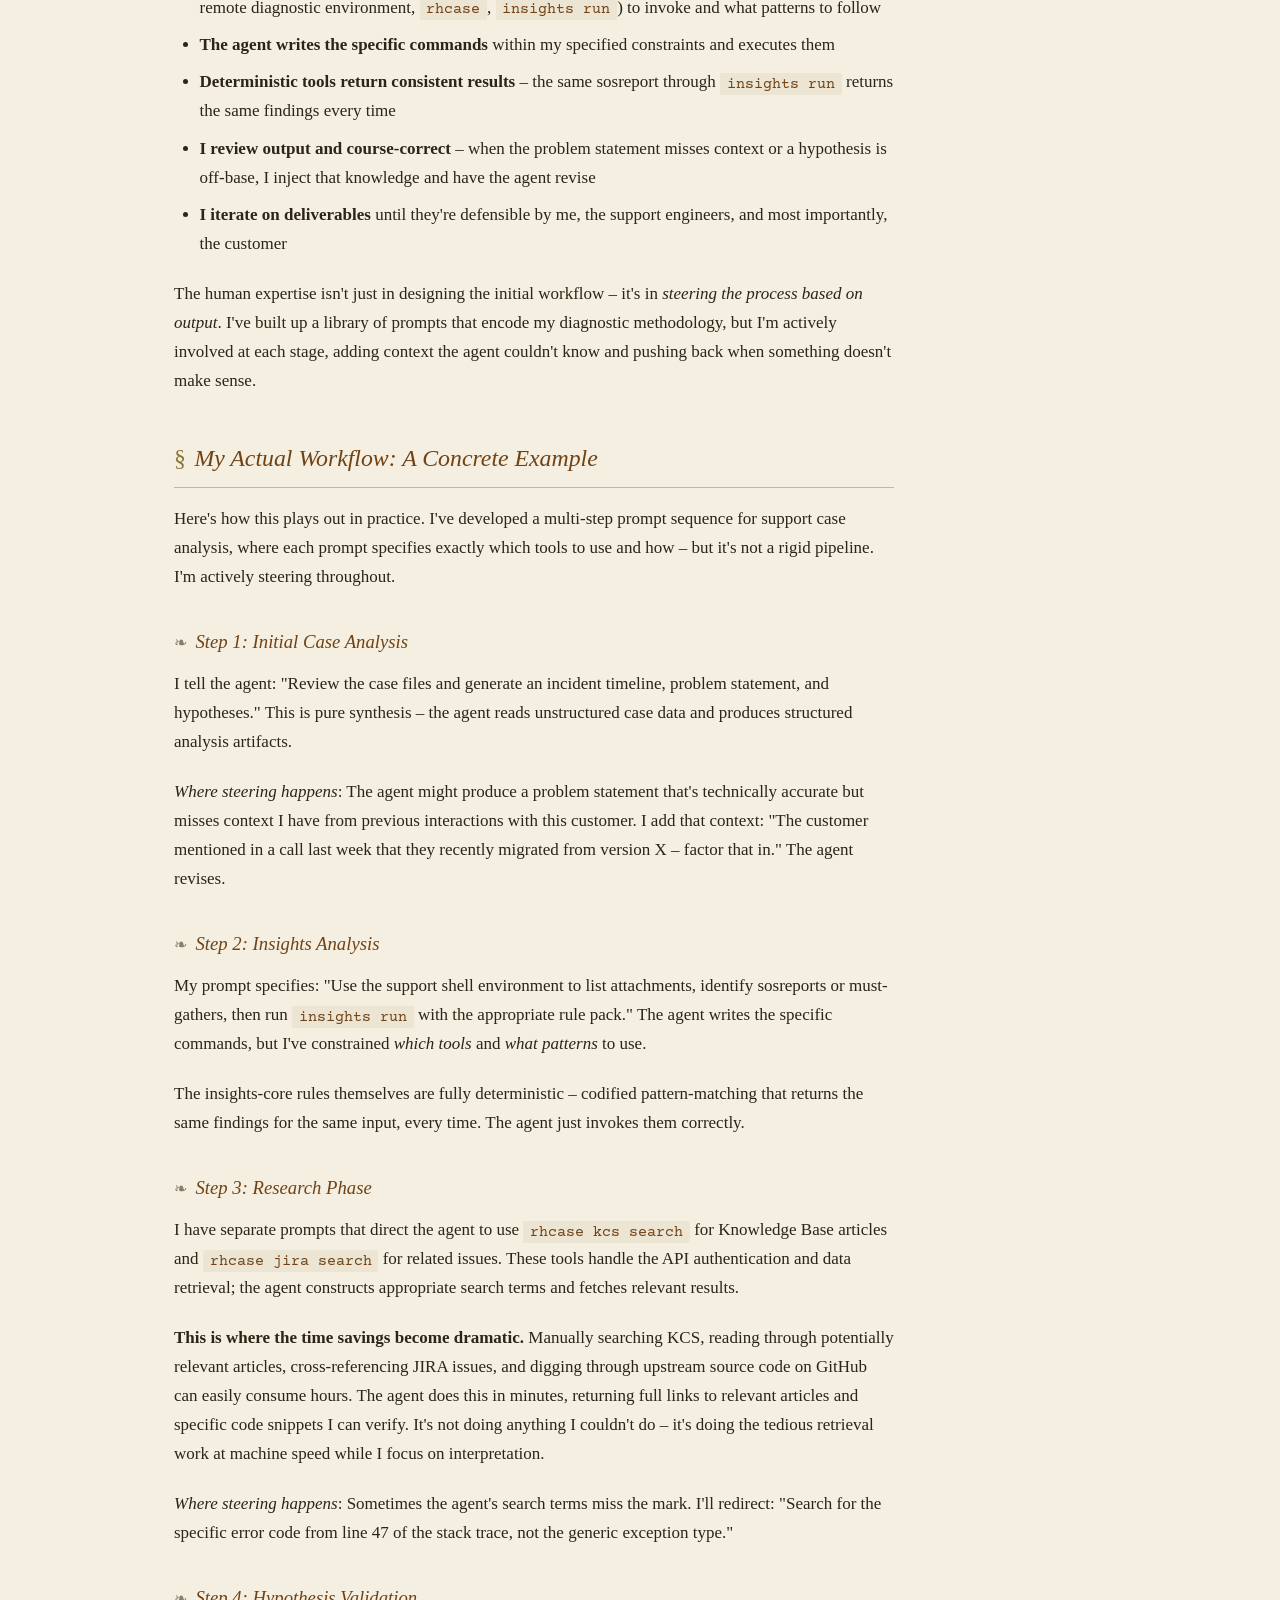
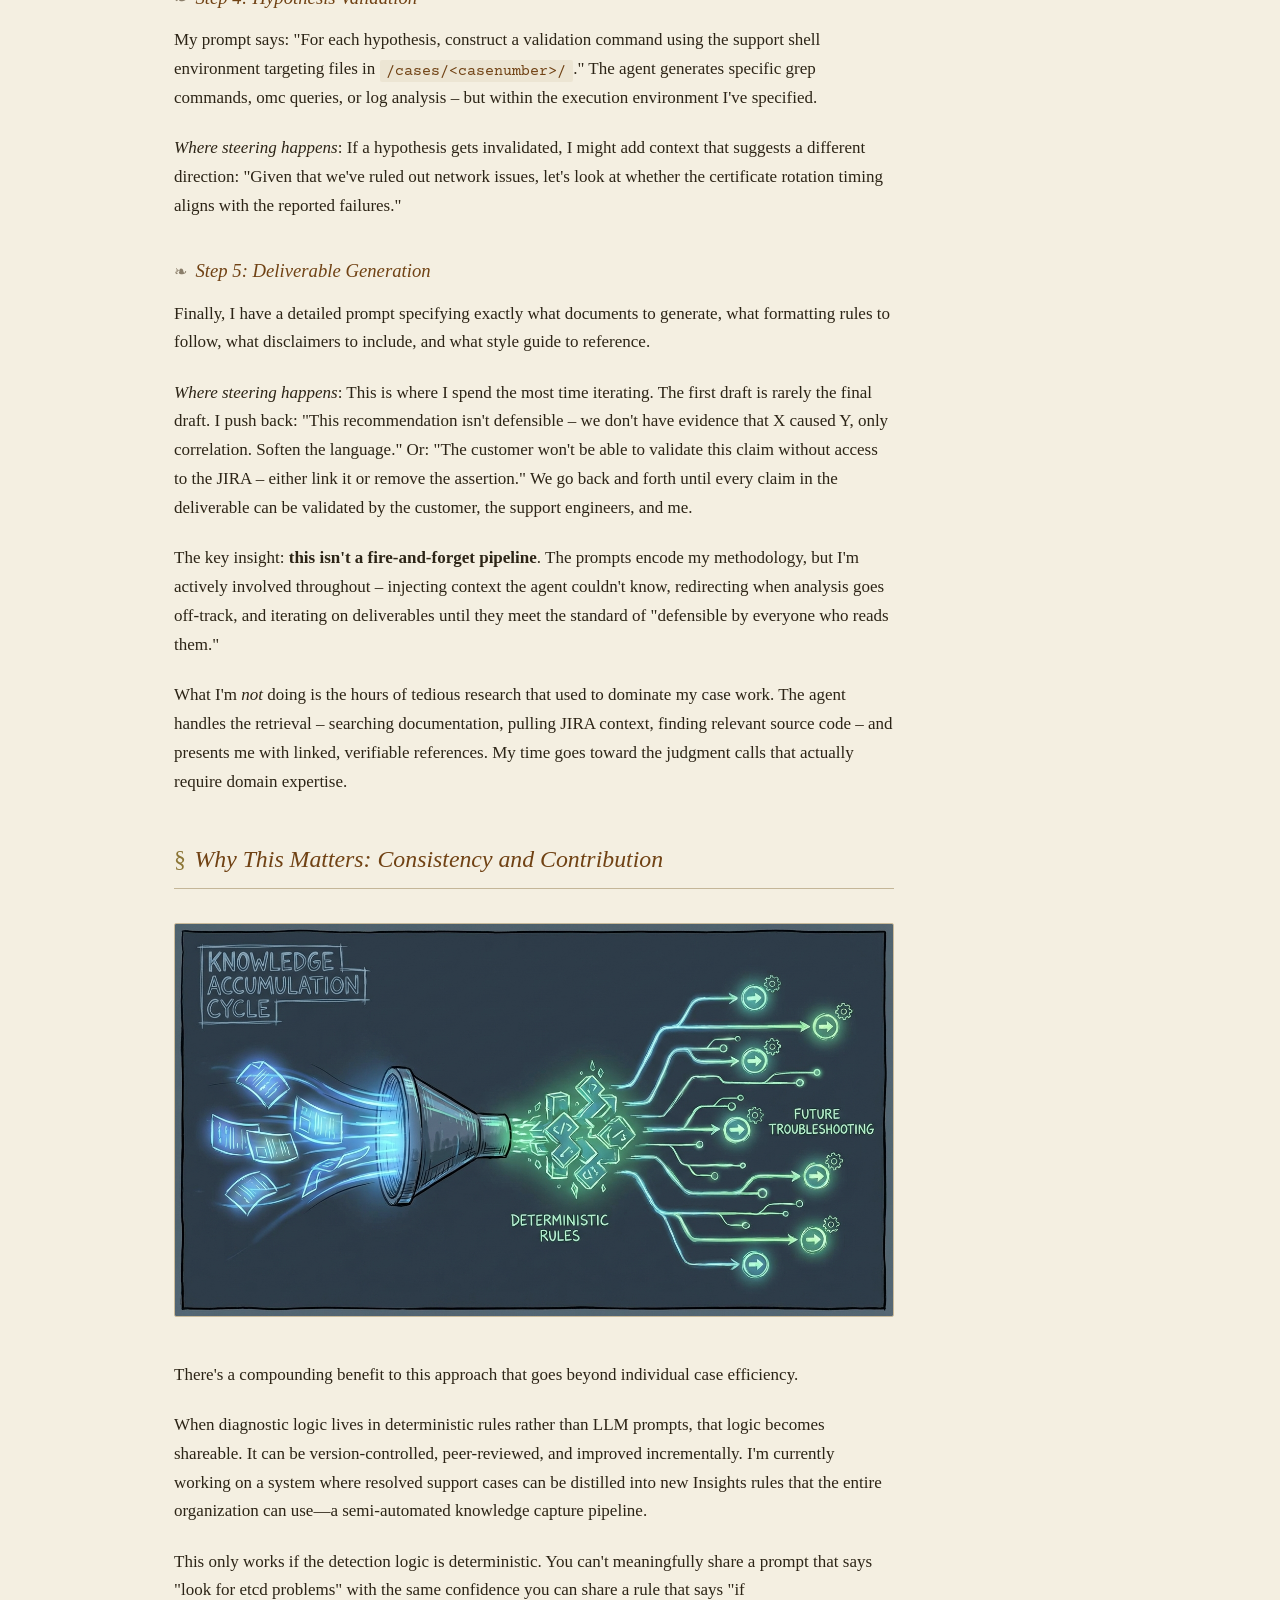
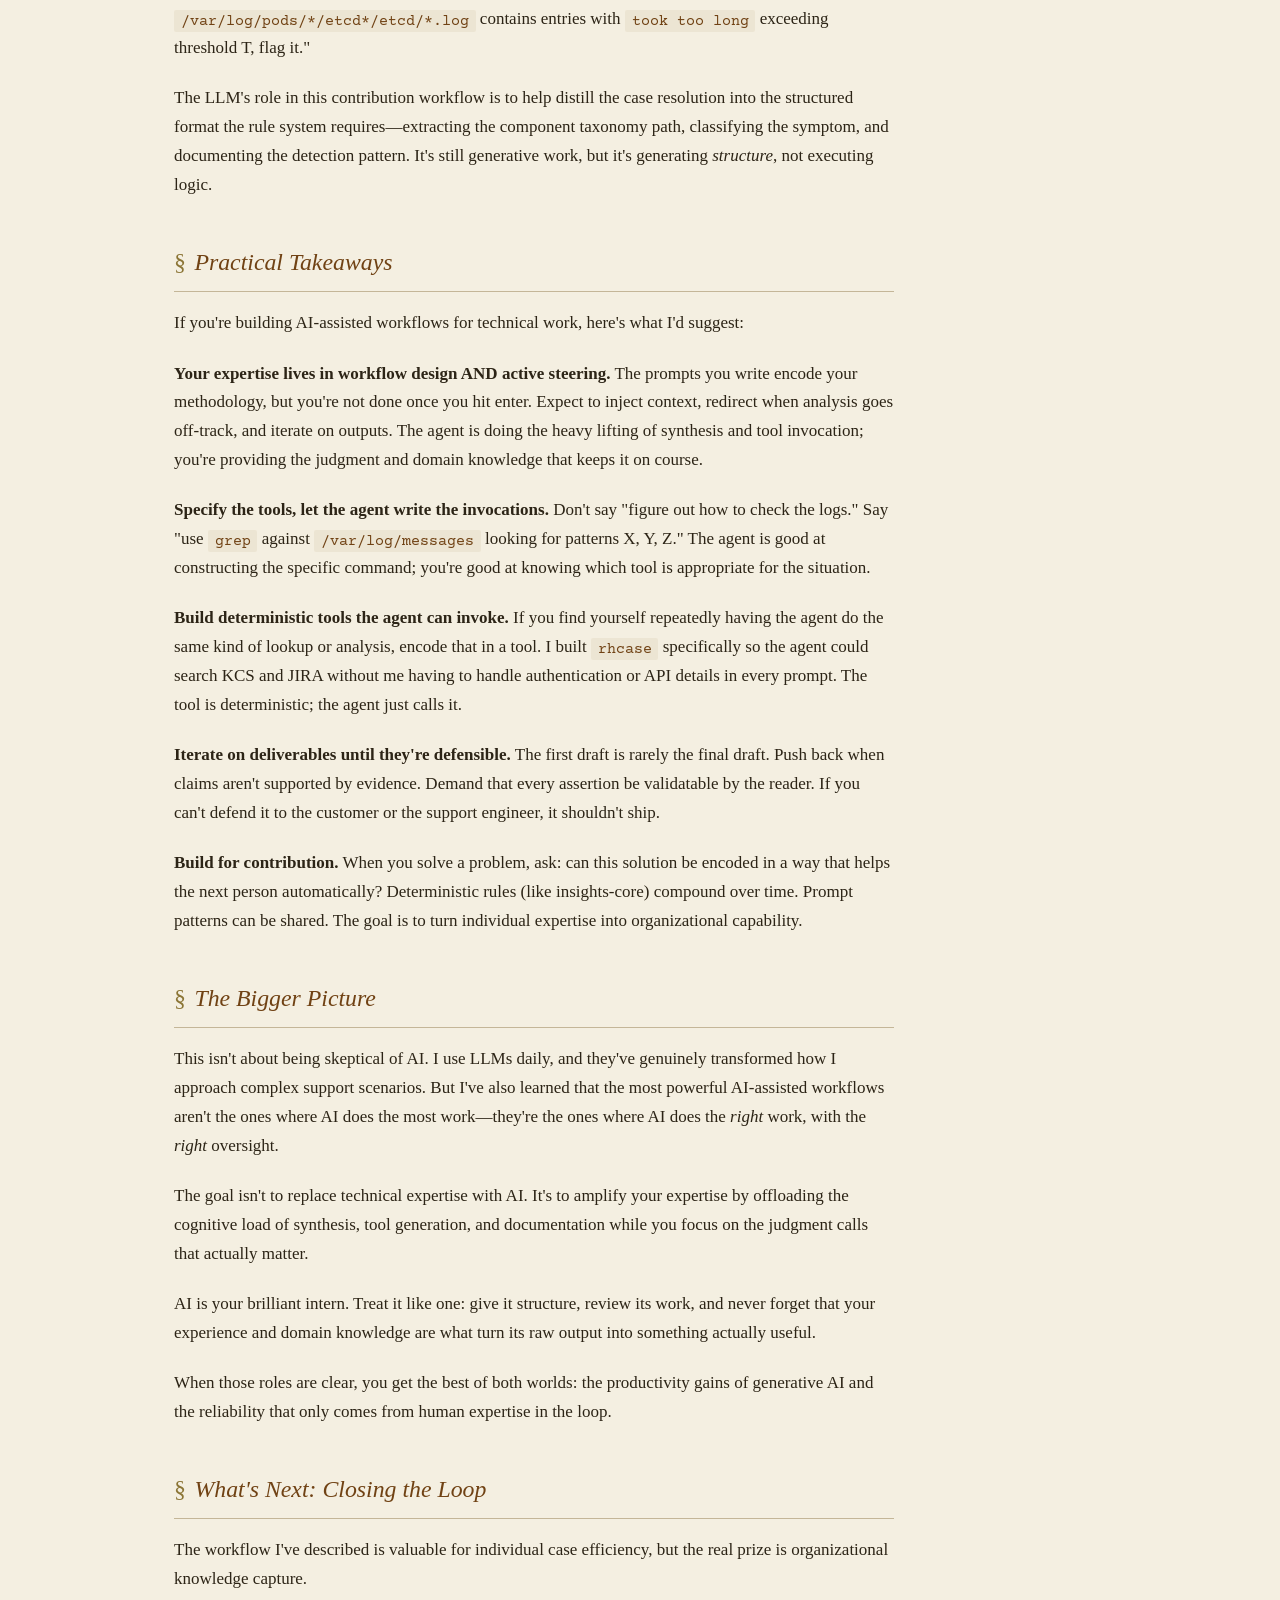
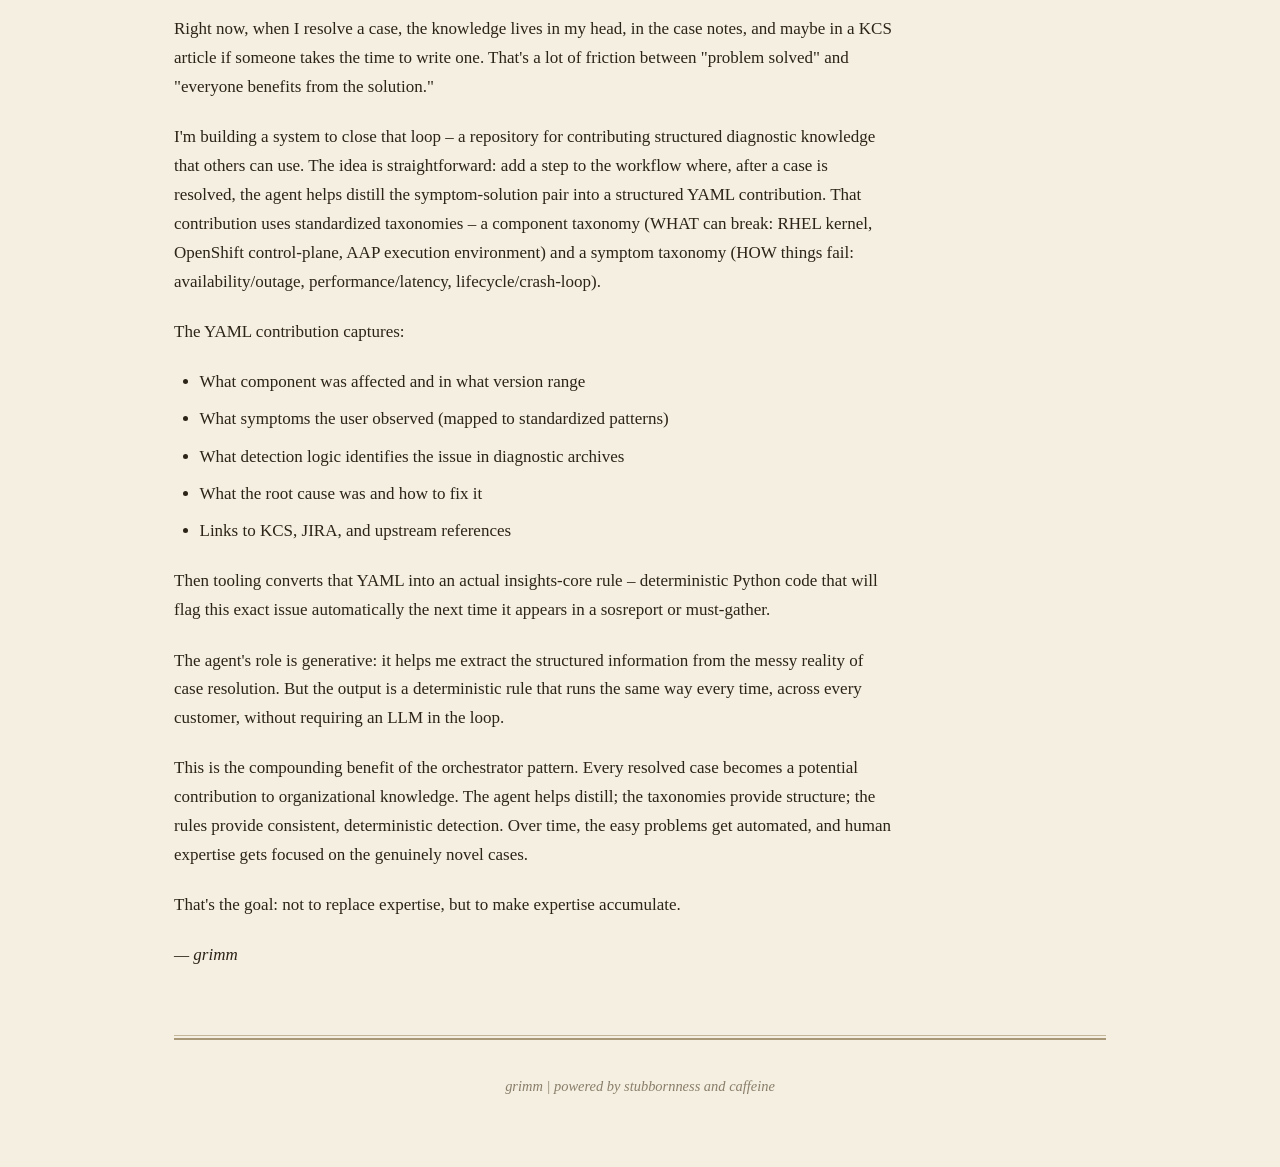
==== commit 56b55e28: "Apply parchment/da Vinci theme - EB Garamond serif, warm tones, manuscript aesthetic" ====
--- a/public/posts/2026-01-04-orchestrator-pattern.html
+++ b/public/posts/2026-01-04-orchestrator-pattern.html
@@ -7,7 +7,7 @@
   <link rel="stylesheet" href="../style.css">
   <link rel="preconnect" href="https://fonts.googleapis.com">
   <link rel="preconnect" href="https://fonts.gstatic.com" crossorigin>
-  <link href="https://fonts.googleapis.com/css2?family=Inter:wght@400;500;600&family=JetBrains+Mono:wght@400;500;600&display=swap" rel="stylesheet">
+  <link href="https://fonts.googleapis.com/css2?family=Courier+Prime:ital,wght@0,400;0,700;1,400&family=EB+Garamond:ital,wght@0,400;0,500;0,600;0,700;1,400;1,500&display=swap" rel="stylesheet">
 </head>
 <body>
   <div class="container">
--- a/public/style.css
+++ b/public/style.css
@@ -1,20 +1,23 @@
-/* grimm-hatter - A dark workshop aesthetic */
+/* grimm's workshop - Parchment & Pencil Sketch aesthetic */
+/* Inspired by Leonardo da Vinci's notebooks */
 
 :root {
-  --bg-dark: #0d1117;
-  --bg-card: #161b22;
-  --bg-hover: #21262d;
-  --border: #30363d;
-  --text-primary: #e6edf3;
-  --text-secondary: #8b949e;
-  --text-muted: #6e7681;
-  --accent-red: #da3633;
-  --accent-green: #3fb950;
-  --accent-blue: #58a6ff;
-  --accent-purple: #a371f7;
-  --accent-orange: #d29922;
-  --font-mono: 'JetBrains Mono', 'Fira Code', 'SF Mono', Consolas, monospace;
-  --font-sans: 'Inter', -apple-system, BlinkMacSystemFont, 'Segoe UI', sans-serif;
+  --bg-parchment: #f4efe1;
+  --bg-parchment-dark: #e8e0cc;
+  --bg-card: #ece5d3;
+  --bg-hover: #e2d9c3;
+  --border: #c4b698;
+  --border-dark: #a89878;
+  --text-primary: #2c2416;
+  --text-secondary: #5a4e3a;
+  --text-muted: #8a7e6a;
+  --accent-ink: #1a1408;
+  --accent-sepia: #704214;
+  --accent-red: #8b2500;
+  --accent-blue: #2c4a6e;
+  --accent-gold: #8b7535;
+  --font-serif: 'EB Garamond', 'Palatino Linotype', 'Book Antiqua', Palatino, Georgia, serif;
+  --font-mono: 'Courier Prime', 'Courier New', Courier, monospace;
 }
 
 * {
@@ -24,19 +27,19 @@
 }
 
 html {
-  font-size: 16px;
+  font-size: 17px;
   scroll-behavior: smooth;
 }
 
 body {
-  font-family: var(--font-sans);
-  background: var(--bg-dark);
+  font-family: var(--font-serif);
+  background: var(--bg-parchment);
   color: var(--text-primary);
-  line-height: 1.6;
+  line-height: 1.7;
   min-height: 100vh;
 }
 
-/* Subtle grid background */
+/* Subtle parchment texture via gradient noise */
 body::before {
   content: '';
   position: fixed;
@@ -44,51 +47,68 @@
   left: 0;
   width: 100%;
   height: 100%;
-  background-image: 
-    linear-gradient(rgba(88, 166, 255, 0.03) 1px, transparent 1px),
-    linear-gradient(90deg, rgba(88, 166, 255, 0.03) 1px, transparent 1px);
-  background-size: 50px 50px;
+  background-image:
+    radial-gradient(ellipse at 20% 50%, rgba(139, 117, 53, 0.04) 0%, transparent 50%),
+    radial-gradient(ellipse at 80% 20%, rgba(112, 66, 20, 0.03) 0%, transparent 50%),
+    radial-gradient(ellipse at 50% 80%, rgba(139, 117, 53, 0.03) 0%, transparent 50%);
   pointer-events: none;
   z-index: -1;
 }
 
 .container {
-  max-width: 1100px;
+  max-width: 1000px;
   margin: 0 auto;
   padding: 2rem;
 }
 
 /* Header */
 header {
-  border-bottom: 1px solid var(--border);
-  padding: 2rem 0;
+  border-bottom: 2px solid var(--border-dark);
+  padding: 2.5rem 0;
   margin-bottom: 3rem;
+  position: relative;
+}
+
+/* Decorative sketch line under header */
+header::after {
+  content: '';
+  position: absolute;
+  bottom: -5px;
+  left: 0;
+  width: 100%;
+  height: 1px;
+  background: var(--border);
 }
 
 .site-title {
-  font-family: var(--font-mono);
-  font-size: 2.5rem;
-  font-weight: 700;
+  font-family: var(--font-serif);
+  font-size: 2.8rem;
+  font-weight: 400;
+  font-style: italic;
   color: var(--text-primary);
   text-decoration: none;
   display: inline-block;
+  letter-spacing: 0.02em;
 }
 
 .site-title::before {
-  content: '>';
-  color: var(--accent-green);
-  margin-right: 0.5rem;
+  content: '✦';
+  color: var(--accent-gold);
+  margin-right: 0.6rem;
+  font-style: normal;
+  font-size: 0.7em;
 }
 
 .site-title:hover {
-  color: var(--accent-blue);
+  color: var(--accent-sepia);
 }
 
 .site-subtitle {
   font-family: var(--font-mono);
   color: var(--text-muted);
-  font-size: 0.9rem;
+  font-size: 0.85rem;
   margin-top: 0.5rem;
+  font-style: italic;
 }
 
 nav {
@@ -96,47 +116,62 @@
 }
 
 nav a {
-  font-family: var(--font-mono);
+  font-family: var(--font-serif);
   color: var(--text-secondary);
   text-decoration: none;
   margin-right: 2rem;
-  font-size: 0.9rem;
+  font-size: 1rem;
+  font-style: italic;
   transition: color 0.2s;
+  position: relative;
 }
 
 nav a:hover {
-  color: var(--accent-blue);
+  color: var(--accent-sepia);
 }
 
 nav a.active {
-  color: var(--accent-green);
+  color: var(--accent-sepia);
+  font-weight: 600;
+}
+
+nav a.active::after {
+  content: '';
+  position: absolute;
+  bottom: -4px;
+  left: 0;
+  width: 100%;
+  height: 1px;
+  background: var(--accent-sepia);
 }
 
 /* Section headings */
 h1, h2, h3 {
-  font-family: var(--font-mono);
-  font-weight: 600;
+  font-family: var(--font-serif);
+  font-weight: 400;
 }
 
 h2 {
-  font-size: 1.5rem;
+  font-size: 1.6rem;
   color: var(--text-primary);
   margin-bottom: 1.5rem;
   padding-bottom: 0.5rem;
   border-bottom: 1px solid var(--border);
+  font-style: italic;
 }
 
 h2::before {
-  content: '##';
-  color: var(--accent-purple);
+  content: '§';
+  color: var(--accent-gold);
   margin-right: 0.75rem;
+  font-style: normal;
   font-weight: 400;
 }
 
 /* Project cards */
 .projects-grid {
   display: grid;
-  grid-template-columns: repeat(auto-fill, minmax(300px, 1fr));
+  grid-template-columns: repeat(auto-fill, minmax(280px, 1fr));
   gap: 1.5rem;
   margin-bottom: 3rem;
 }
@@ -144,28 +179,52 @@
 .project-card {
   background: var(--bg-card);
   border: 1px solid var(--border);
-  border-radius: 8px;
+  border-radius: 2px;
   padding: 1.5rem;
   transition: all 0.2s ease;
   text-decoration: none;
   display: block;
+  position: relative;
+}
+
+/* Sketch-style corner decoration */
+.project-card::before {
+  content: '┌';
+  position: absolute;
+  top: 4px;
+  left: 6px;
+  color: var(--border-dark);
+  font-size: 0.8rem;
+  opacity: 0.5;
+}
+
+.project-card::after {
+  content: '┘';
+  position: absolute;
+  bottom: 4px;
+  right: 6px;
+  color: var(--border-dark);
+  font-size: 0.8rem;
+  opacity: 0.5;
 }
 
 .project-card:hover {
   background: var(--bg-hover);
-  border-color: var(--accent-blue);
-  transform: translateY(-2px);
+  border-color: var(--accent-sepia);
+  transform: translateY(-1px);
+  box-shadow: 2px 3px 8px rgba(44, 36, 22, 0.1);
 }
 
 .project-card h3 {
-  font-size: 1.1rem;
-  color: var(--accent-blue);
+  font-size: 1.15rem;
+  color: var(--accent-sepia);
   margin-bottom: 0.75rem;
+  font-style: italic;
 }
 
 .project-card p {
   color: var(--text-secondary);
-  font-size: 0.9rem;
+  font-size: 0.92rem;
   margin-bottom: 1rem;
 }
 
@@ -177,18 +236,18 @@
 
 .tag {
   font-family: var(--font-mono);
-  font-size: 0.75rem;
-  padding: 0.25rem 0.5rem;
-  border-radius: 4px;
-  background: var(--bg-dark);
+  font-size: 0.72rem;
+  padding: 0.2rem 0.5rem;
+  border-radius: 2px;
+  background: var(--bg-parchment);
   color: var(--text-muted);
   border: 1px solid var(--border);
 }
 
-.tag.python { border-color: var(--accent-orange); color: var(--accent-orange); }
+.tag.python { border-color: var(--accent-gold); color: var(--accent-gold); }
 .tag.rust { border-color: var(--accent-red); color: var(--accent-red); }
 .tag.typescript { border-color: var(--accent-blue); color: var(--accent-blue); }
-.tag.ansible { border-color: var(--accent-green); color: var(--accent-green); }
+.tag.ansible { border-color: var(--accent-red); color: var(--accent-red); }
 
 /* Blog posts list */
 .posts-list {
@@ -210,7 +269,7 @@
 }
 
 .post-link:hover .post-title {
-  color: var(--accent-blue);
+  color: var(--accent-sepia);
 }
 
 .post-date {
@@ -221,45 +280,61 @@
 }
 
 .post-title {
-  font-size: 1.1rem;
+  font-size: 1.2rem;
   color: var(--text-primary);
   margin-bottom: 0.5rem;
   transition: color 0.2s;
+  font-style: italic;
+  font-weight: 500;
 }
 
 .post-excerpt {
   color: var(--text-secondary);
-  font-size: 0.9rem;
+  font-size: 0.92rem;
 }
 
 /* Footer */
 footer {
   margin-top: 4rem;
   padding: 2rem 0;
-  border-top: 1px solid var(--border);
+  border-top: 2px solid var(--border-dark);
   text-align: center;
+  position: relative;
+}
+
+footer::before {
+  content: '';
+  position: absolute;
+  top: -5px;
+  left: 0;
+  width: 100%;
+  height: 1px;
+  background: var(--border);
 }
 
 footer p {
-  font-family: var(--font-mono);
-  font-size: 0.8rem;
-  color: var(--text-muted);
+  font-family: var(--font-serif);
+  font-size: 0.85rem;
+  color: var(--text-muted);
+  font-style: italic;
 }
 
 /* Article pages */
 article {
-  max-width: 750px;
+  max-width: 720px;
 }
 
 article h1 {
-  font-size: 2rem;
+  font-size: 2.2rem;
   margin-bottom: 1rem;
+  font-style: italic;
+  line-height: 1.3;
 }
 
 article .meta {
   font-family: var(--font-mono);
   color: var(--text-muted);
-  font-size: 0.85rem;
+  font-size: 0.82rem;
   margin-bottom: 2rem;
   padding-bottom: 1rem;
   border-bottom: 1px solid var(--border);
@@ -272,15 +347,16 @@
 article code {
   font-family: var(--font-mono);
   background: var(--bg-card);
-  padding: 0.2rem 0.4rem;
-  border-radius: 4px;
-  font-size: 0.9em;
+  padding: 0.15rem 0.4rem;
+  border-radius: 2px;
+  font-size: 0.88em;
+  color: var(--accent-sepia);
 }
 
 article pre {
   background: var(--bg-card);
   border: 1px solid var(--border);
-  border-radius: 8px;
+  border-radius: 2px;
   padding: 1.25rem;
   overflow-x: auto;
   margin: 1.5rem 0;
@@ -289,15 +365,18 @@
 article pre code {
   background: none;
   padding: 0;
+  color: var(--text-primary);
 }
 
 article a {
   color: var(--accent-blue);
   text-decoration: none;
+  border-bottom: 1px solid transparent;
+  transition: border-color 0.2s;
 }
 
 article a:hover {
-  text-decoration: underline;
+  border-bottom-color: var(--accent-blue);
 }
 
 /* Article images */
@@ -308,8 +387,10 @@
 article figure img {
   width: 100%;
   max-width: 100%;
-  border-radius: 8px;
+  border-radius: 2px;
   border: 1px solid var(--border);
+  /* Give images a slightly aged/sketch feel */
+  filter: sepia(8%) contrast(1.02);
 }
 
 article figure.article-hero {
@@ -326,19 +407,21 @@
 
 article figcaption {
   font-family: var(--font-mono);
-  font-size: 0.8rem;
+  font-size: 0.78rem;
   color: var(--text-muted);
   text-align: center;
   margin-top: 0.75rem;
-}
-
-/* Lead paragraph */
+  font-style: italic;
+}
+
+/* Lead paragraph - manuscript annotation style */
 article .lead {
-  font-size: 1.15rem;
+  font-size: 1.12rem;
   color: var(--text-secondary);
-  border-left: 3px solid var(--accent-purple);
+  border-left: 3px solid var(--accent-gold);
   padding-left: 1rem;
   margin-bottom: 2rem;
+  font-style: italic;
 }
 
 /* Article lists */
@@ -350,33 +433,61 @@
   margin-bottom: 0.5rem;
 }
 
+/* Blockquotes - manuscript margin note style */
+article blockquote {
+  border-left: 3px solid var(--accent-sepia);
+  padding: 0.75rem 1rem;
+  margin: 1.5rem 0;
+  background: var(--bg-card);
+  font-style: italic;
+  color: var(--text-secondary);
+}
+
 /* Subheadings */
+article h2 {
+  font-size: 1.4rem;
+  color: var(--accent-sepia);
+  margin-top: 2.5rem;
+  margin-bottom: 1rem;
+  border-bottom: 1px solid var(--border);
+}
+
+article h2::before {
+  content: '§';
+  color: var(--accent-gold);
+  margin-right: 0.5rem;
+  font-style: normal;
+}
+
 article h3 {
   font-size: 1.1rem;
-  color: var(--accent-blue);
+  color: var(--accent-sepia);
   margin-top: 2rem;
   margin-bottom: 0.75rem;
+  font-style: italic;
 }
 
 article h3::before {
-  content: '###';
+  content: '❧';
   color: var(--text-muted);
   margin-right: 0.5rem;
-  font-weight: 400;
+  font-style: normal;
+  font-size: 0.85em;
 }
 
 /* Back link */
 .back-link {
-  font-family: var(--font-mono);
+  font-family: var(--font-serif);
   font-size: 0.9rem;
   color: var(--text-secondary);
   text-decoration: none;
   display: inline-block;
   margin-bottom: 2rem;
+  font-style: italic;
 }
 
 .back-link:hover {
-  color: var(--accent-blue);
+  color: var(--accent-sepia);
 }
 
 .back-link::before {
@@ -393,7 +504,33 @@
   margin-right: 0.5rem;
 }
 
-.status.active { background: var(--accent-green); }
-.status.wip { background: var(--accent-orange); }
+.status.active { background: var(--accent-gold); }
+.status.wip { background: var(--accent-sepia); }
 .status.planned { background: var(--text-muted); }
 
+/* Horizontal rules */
+article hr {
+  border: none;
+  border-top: 1px solid var(--border);
+  margin: 2.5rem auto;
+  width: 40%;
+  position: relative;
+}
+
+article hr::after {
+  content: '✦';
+  position: absolute;
+  top: -0.6em;
+  left: 50%;
+  transform: translateX(-50%);
+  background: var(--bg-parchment);
+  padding: 0 0.5rem;
+  color: var(--accent-gold);
+  font-size: 0.8rem;
+}
+
+/* Selection styling */
+::selection {
+  background: rgba(139, 117, 53, 0.2);
+  color: var(--text-primary);
+}
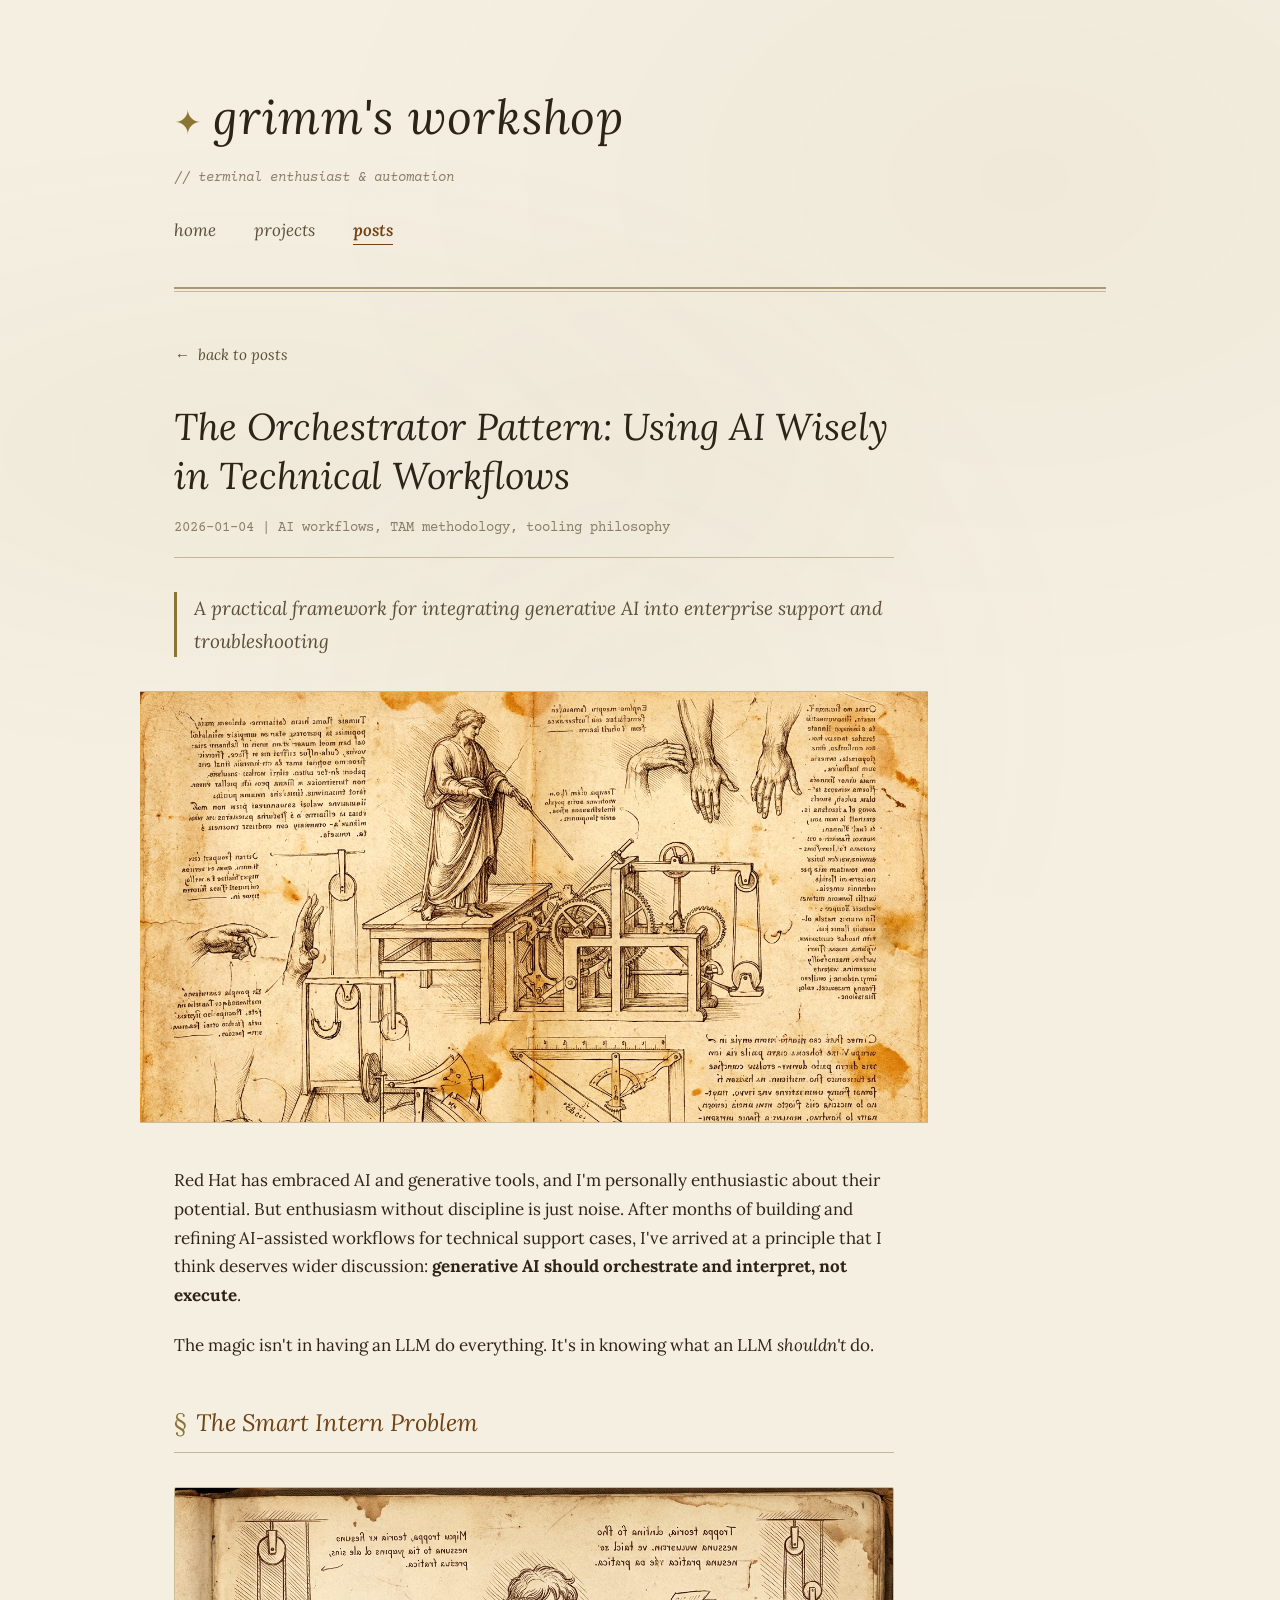
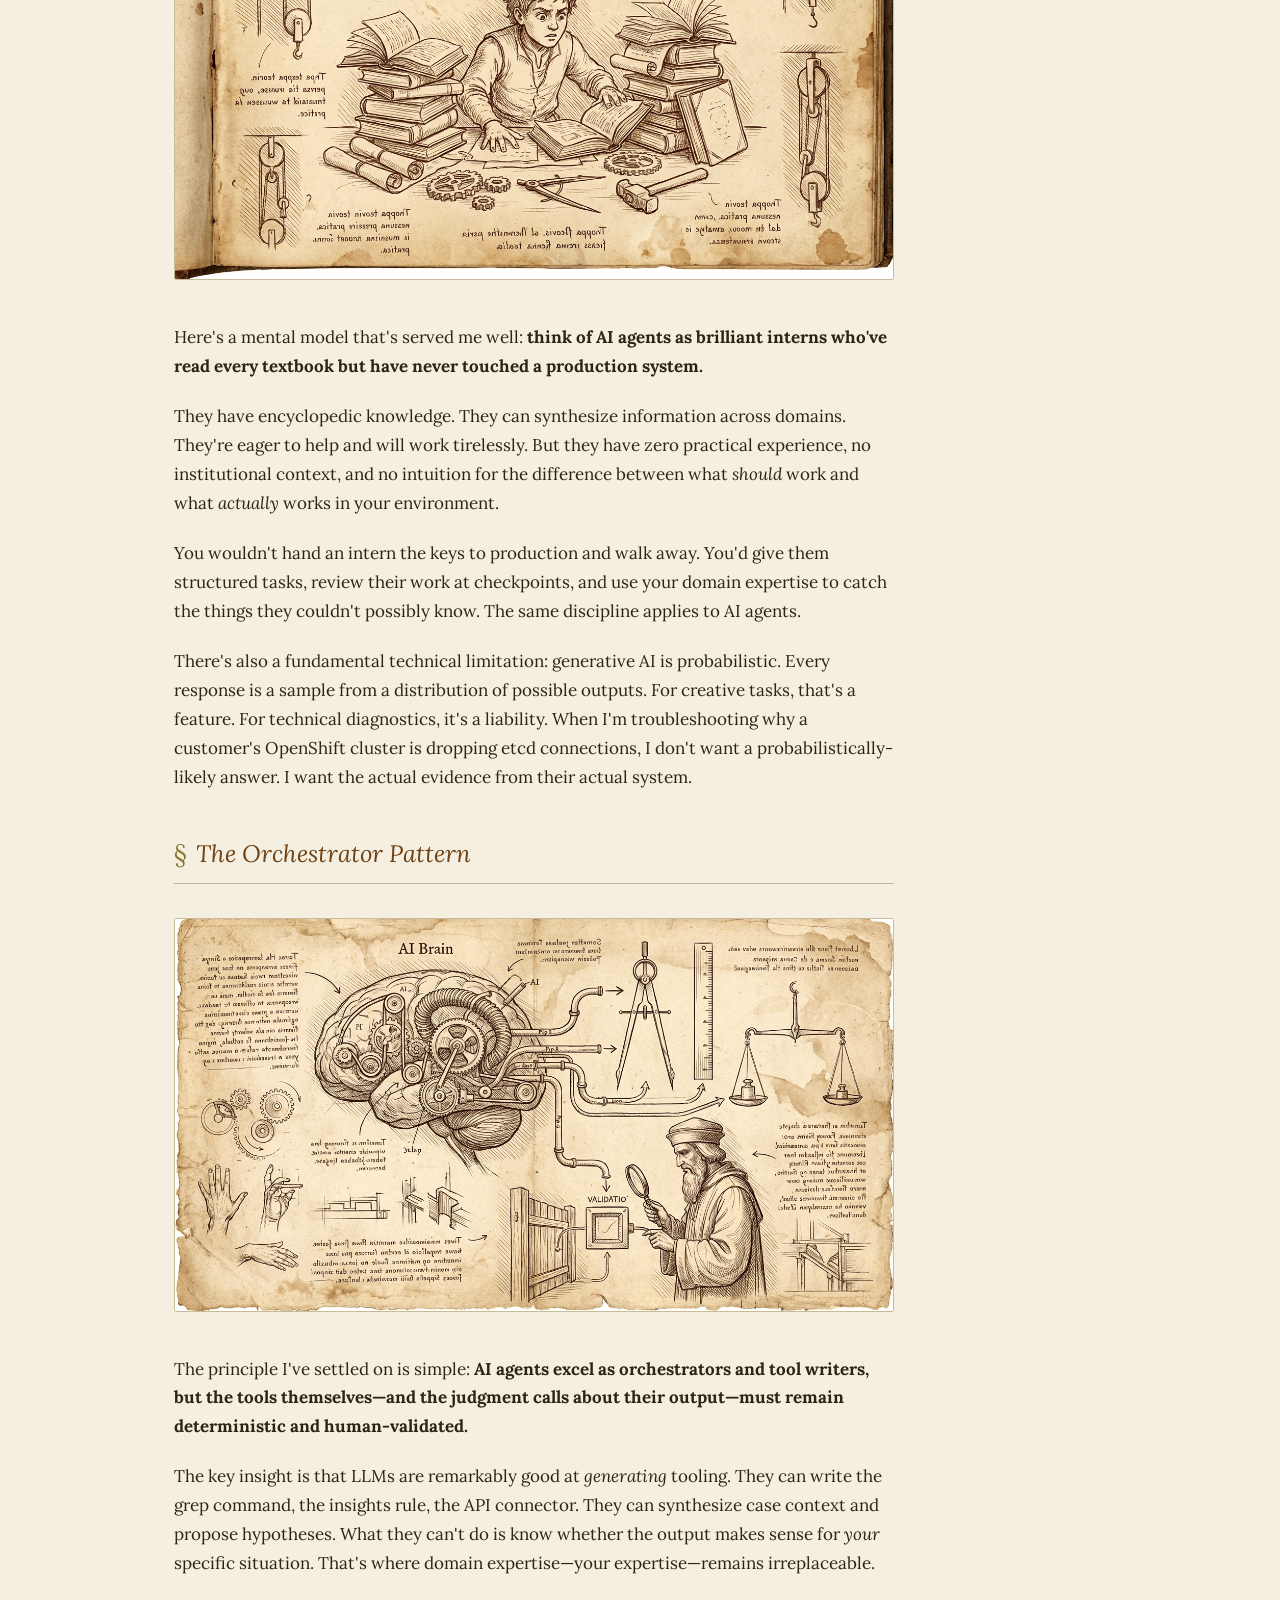
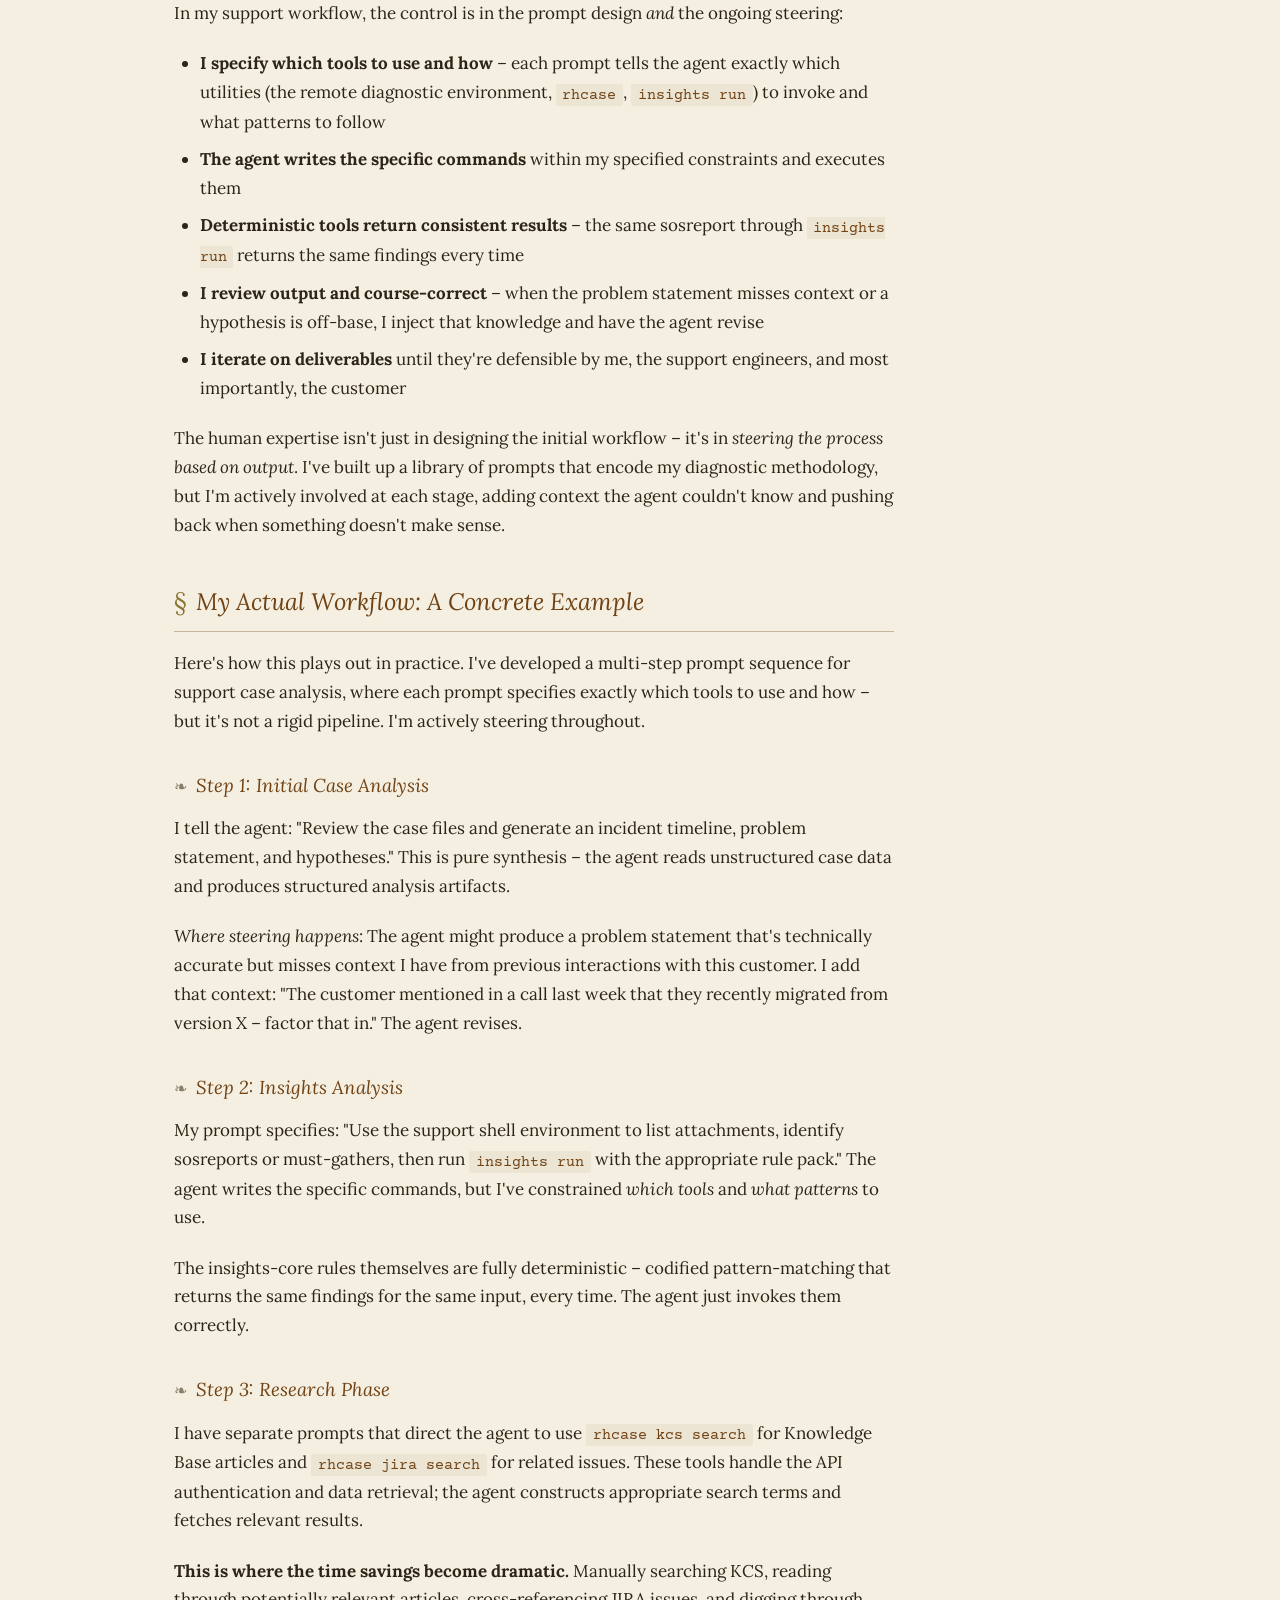
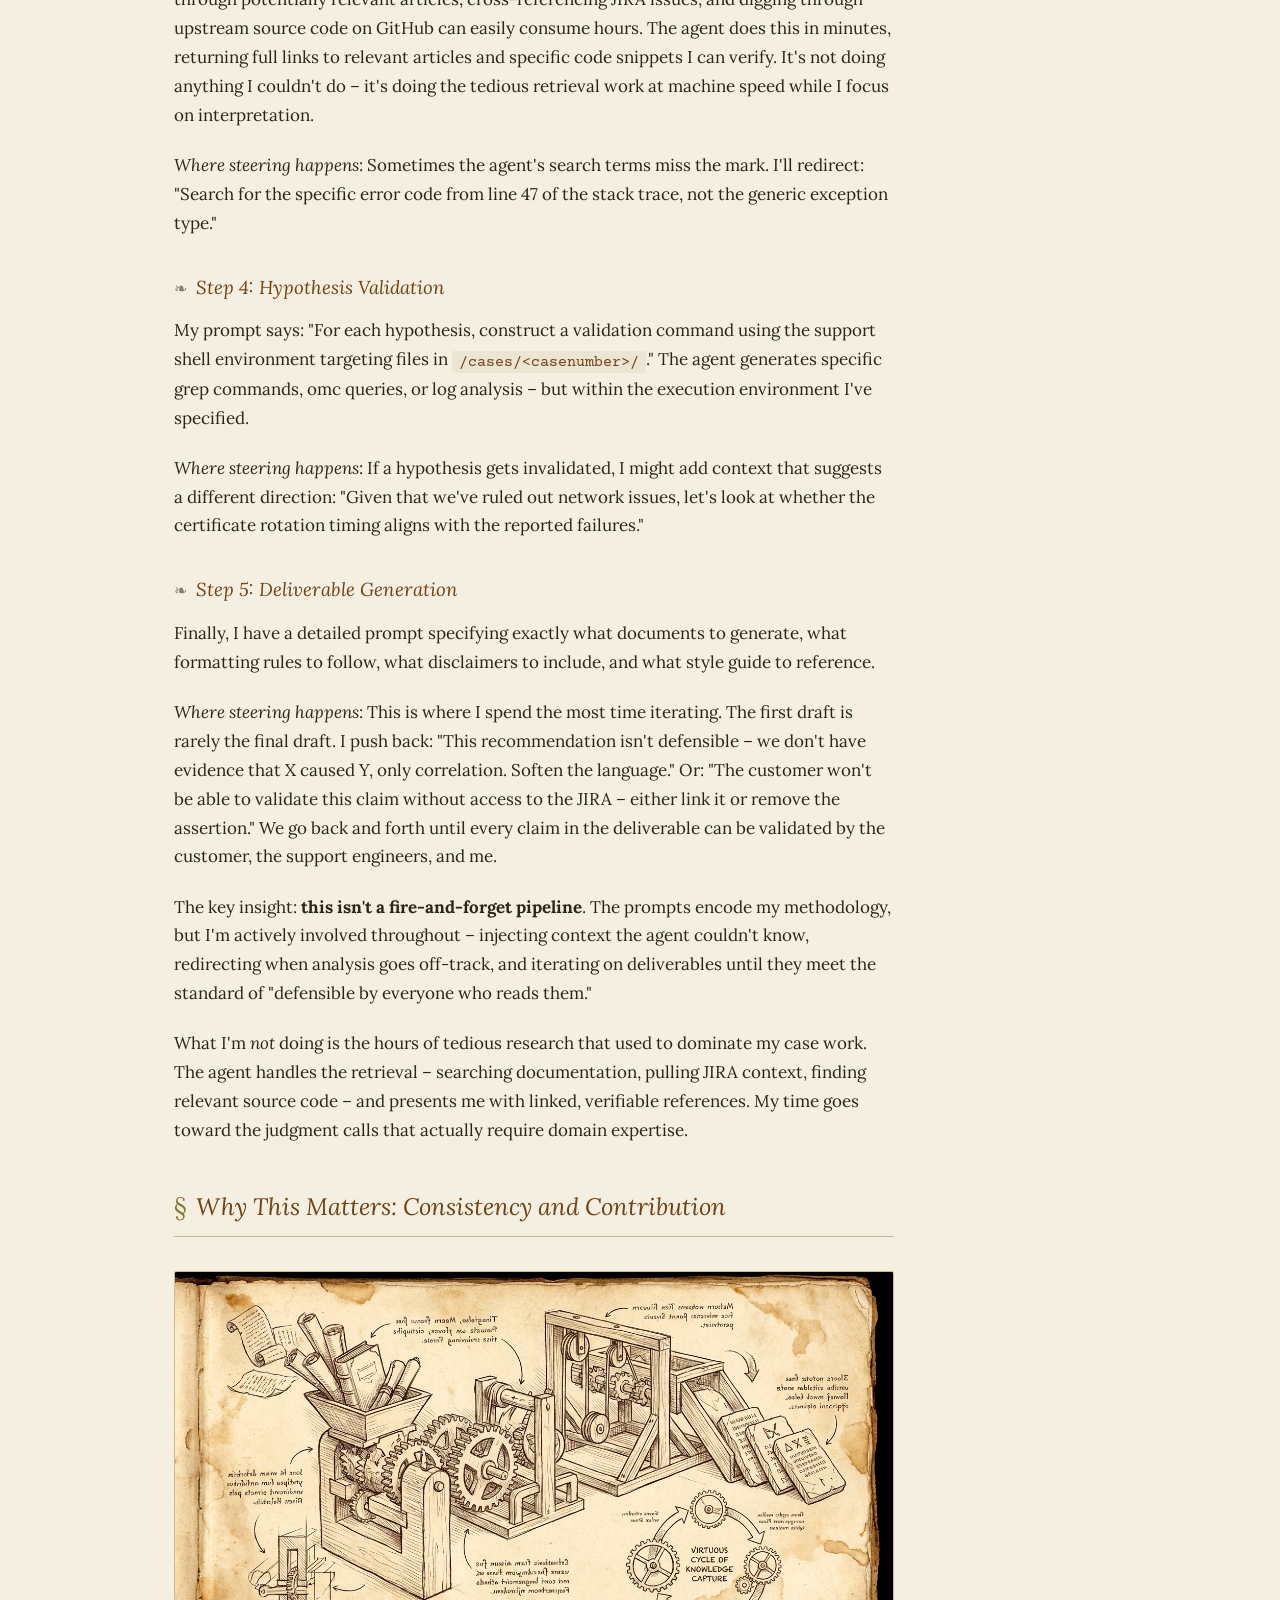
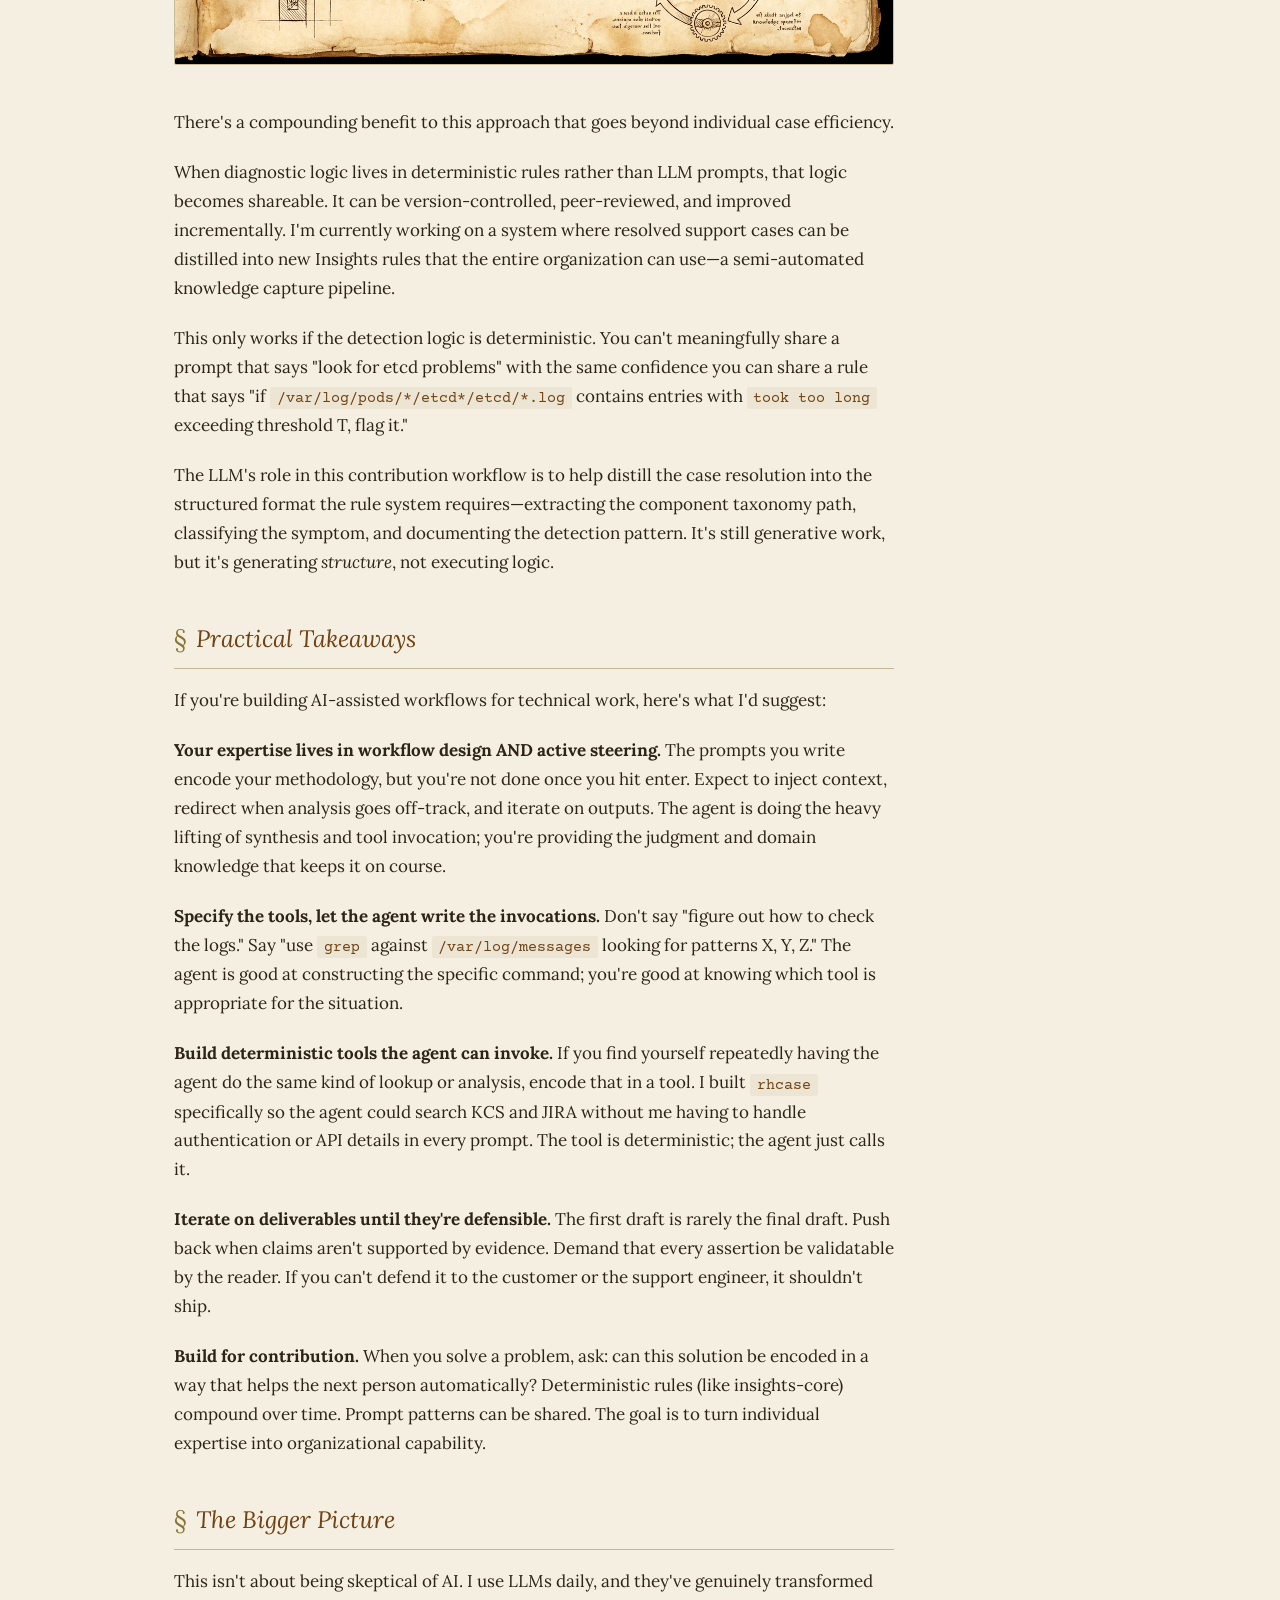
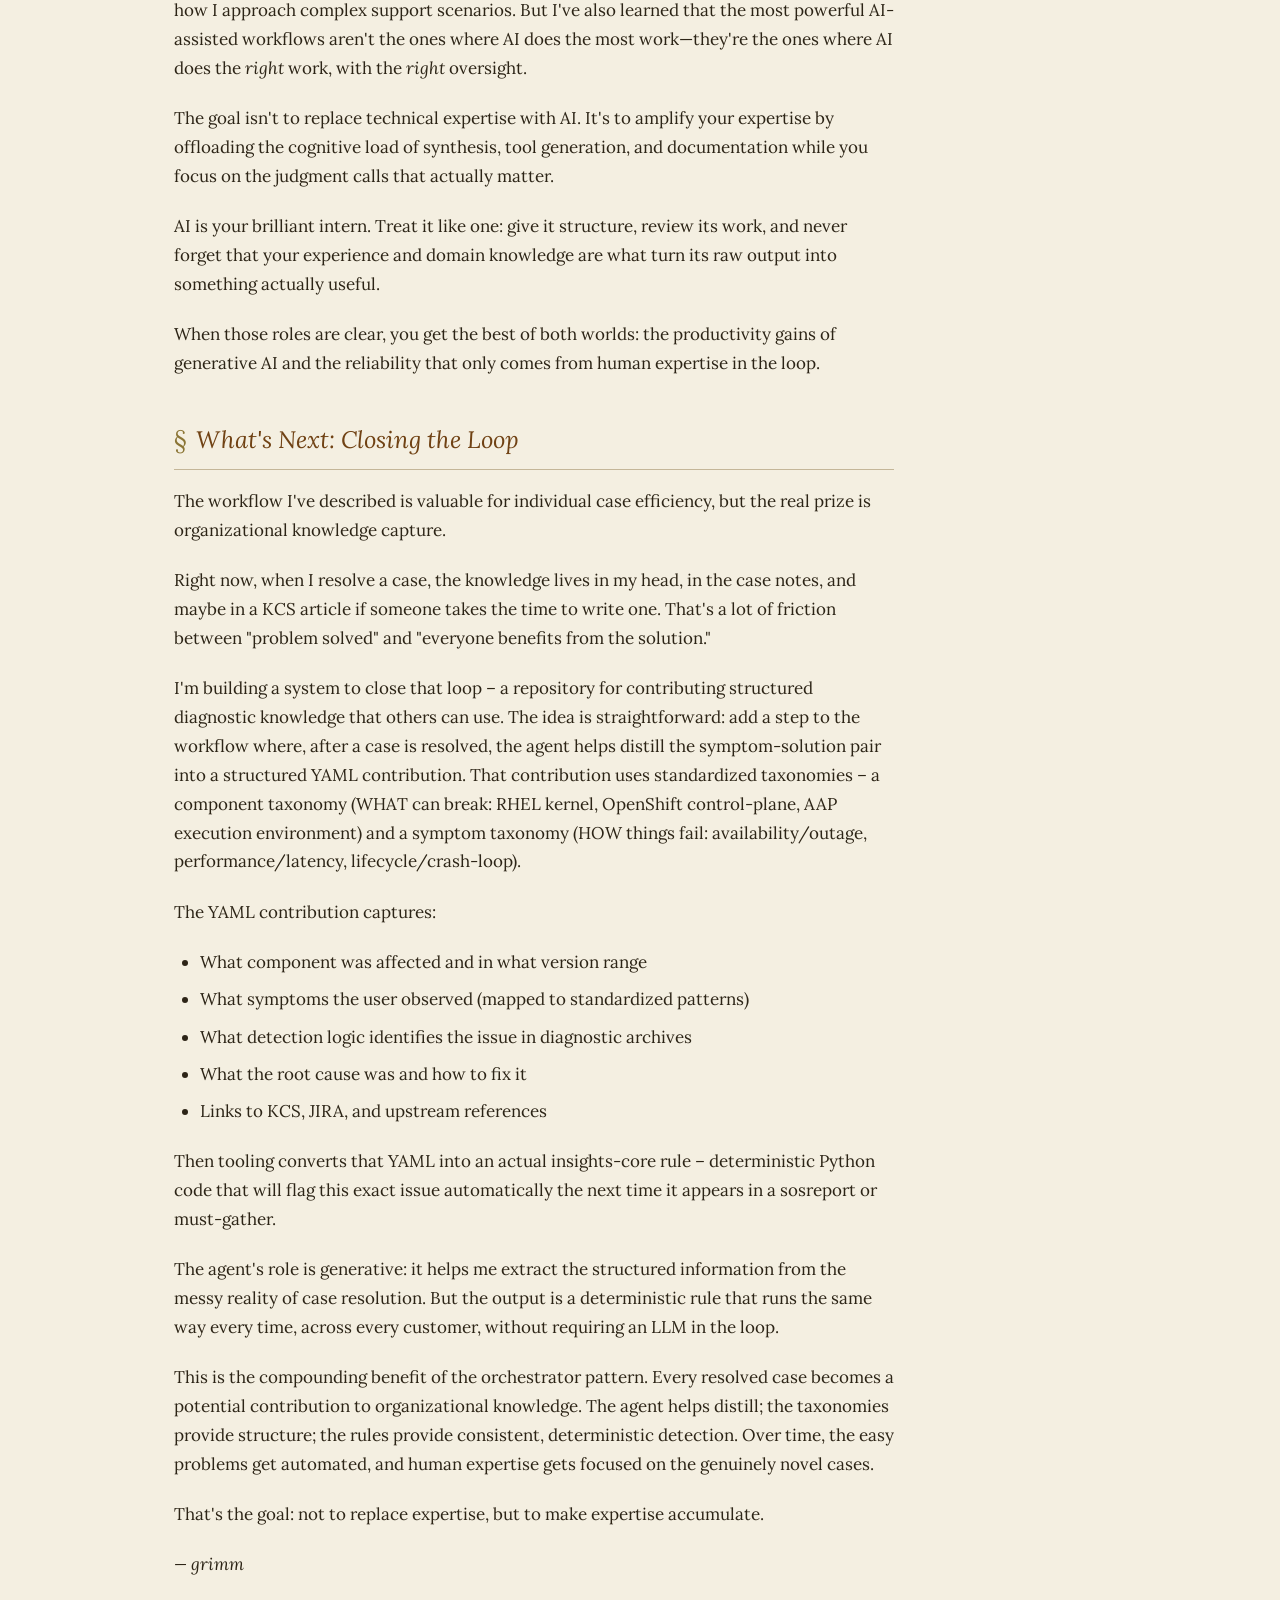
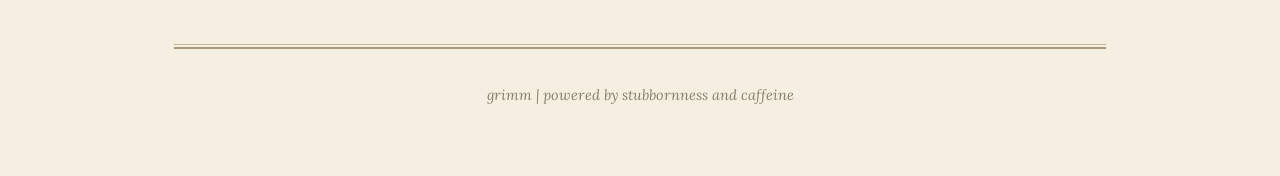
==== commit 49a876ea: "Restore Goodhart's Ghost section and switch to Lora/Da Vinci Dark theme" ====
--- a/public/posts/2026-01-04-orchestrator-pattern.html
+++ b/public/posts/2026-01-04-orchestrator-pattern.html
@@ -7,7 +7,7 @@
   <link rel="stylesheet" href="../style.css">
   <link rel="preconnect" href="https://fonts.googleapis.com">
   <link rel="preconnect" href="https://fonts.gstatic.com" crossorigin>
-  <link href="https://fonts.googleapis.com/css2?family=Courier+Prime:ital,wght@0,400;0,700;1,400&family=EB+Garamond:ital,wght@0,400;0,500;0,600;0,700;1,400;1,500&display=swap" rel="stylesheet">
+  <link href="https://fonts.googleapis.com/css2?family=Courier+Prime:ital,wght@0,400;0,700;1,400&family=Lora:ital,wght@0,400;0,500;0,600;0,700;1,400;1,500&display=swap" rel="stylesheet">
 </head>
 <body>
   <div class="container">
--- a/public/style.css
+++ b/public/style.css
@@ -16,7 +16,7 @@
   --accent-red: #8b2500;
   --accent-blue: #2c4a6e;
   --accent-gold: #8b7535;
-  --font-serif: 'EB Garamond', 'Palatino Linotype', 'Book Antiqua', Palatino, Georgia, serif;
+  --font-serif: 'Lora', 'Palatino Linotype', 'Book Antiqua', Palatino, Georgia, serif;
   --font-mono: 'Courier Prime', 'Courier New', Courier, monospace;
 }
 
@@ -534,3 +534,32 @@
   background: rgba(139, 117, 53, 0.2);
   color: var(--text-primary);
 }
+
+
+/* Da Vinci's Night Time Workshop */
+@media (prefers-color-scheme: dark) {
+  :root {
+    --bg-parchment: #1a1917;
+    --bg-parchment-dark: #22201d;
+    --bg-card: #22201d;
+    --bg-hover: #2a2520;
+    --border: #3d3428;
+    --border-dark: #5a4f3a;
+    --text-primary: #ddd5c8;
+    --text-secondary: #a89878;
+    --text-muted: #7a6f5d;
+    --accent-ink: #e8e0d4;
+    --accent-sepia: #c4a86c;
+    --accent-red: #d96c47;
+    --accent-blue: #6c9cdb;
+    --accent-gold: #9a8e78;
+  }
+  
+  body::before {
+    background-image: radial-gradient(ellipse at 30% 20%, rgba(200, 160, 100, 0.05) 0%, transparent 60%);
+  }
+
+  article figure img {
+    filter: sepia(20%) brightness(0.85) contrast(1.1);
+  }
+}
